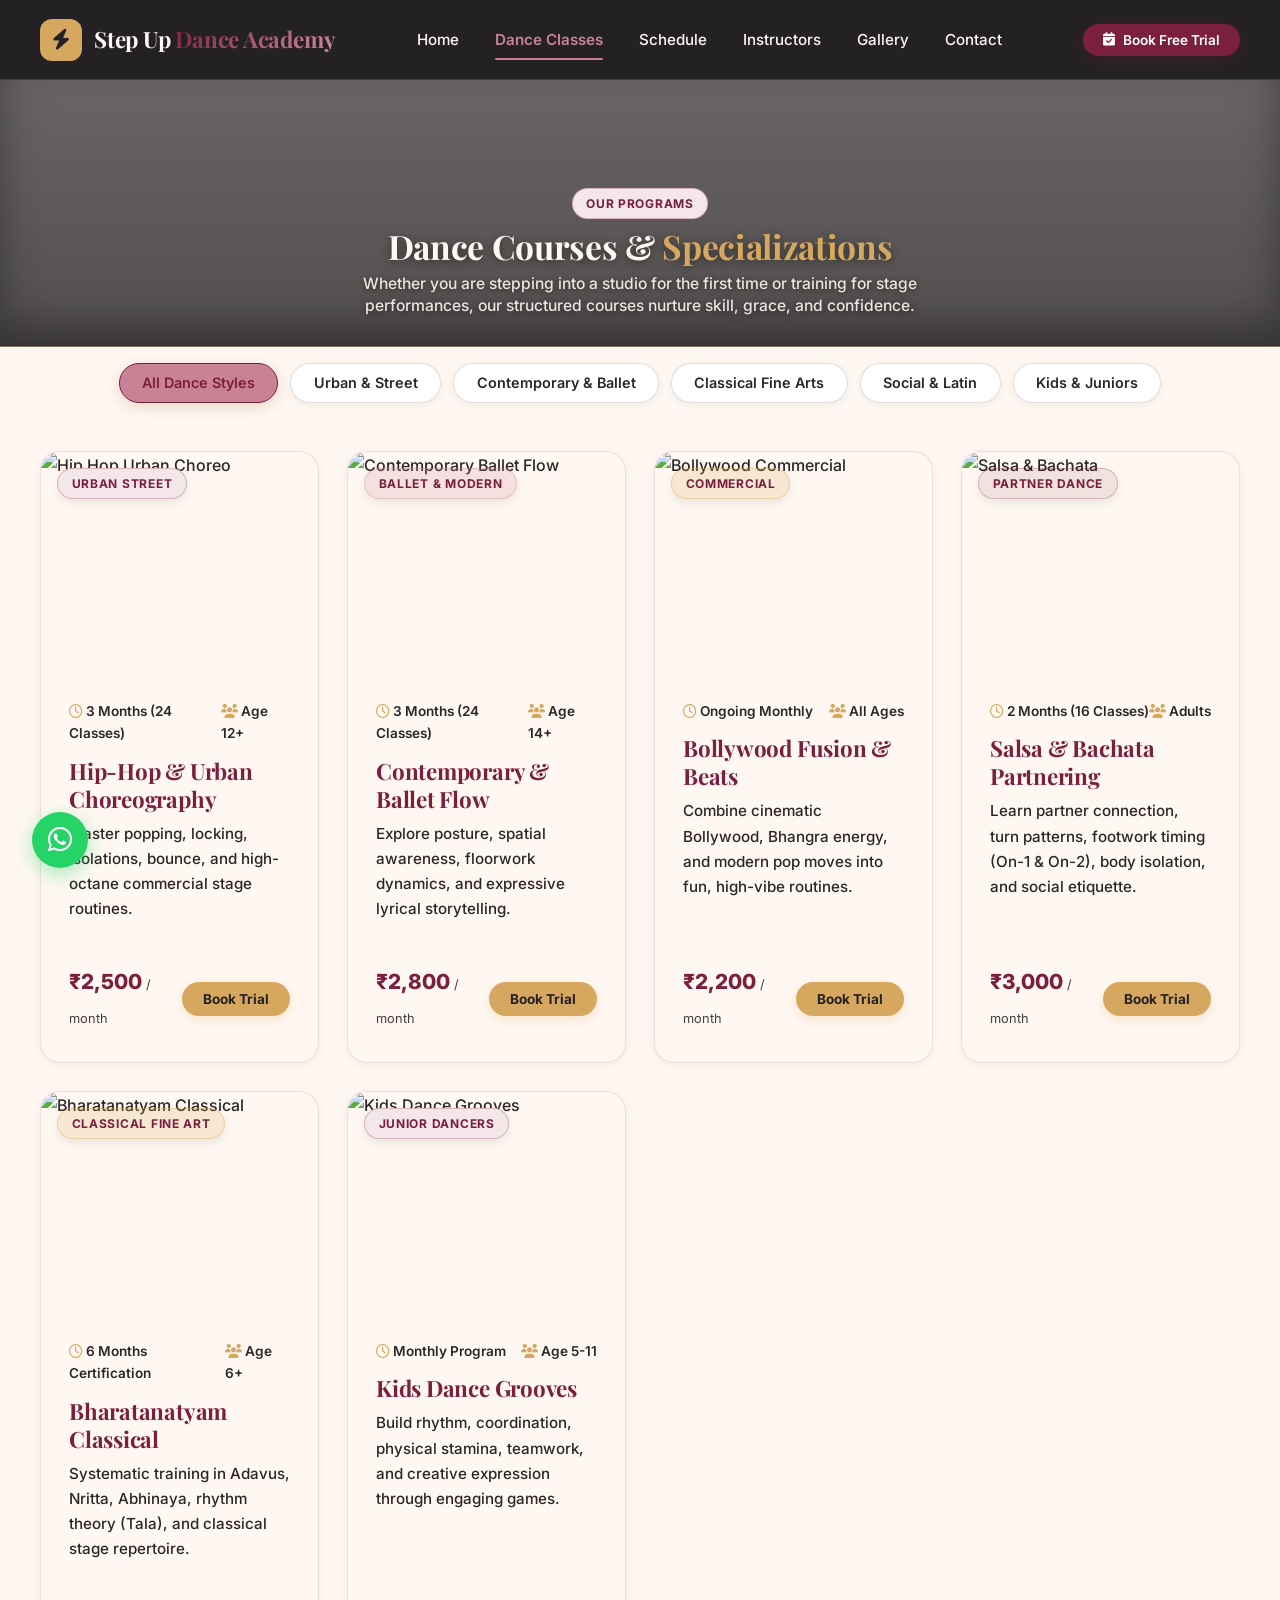
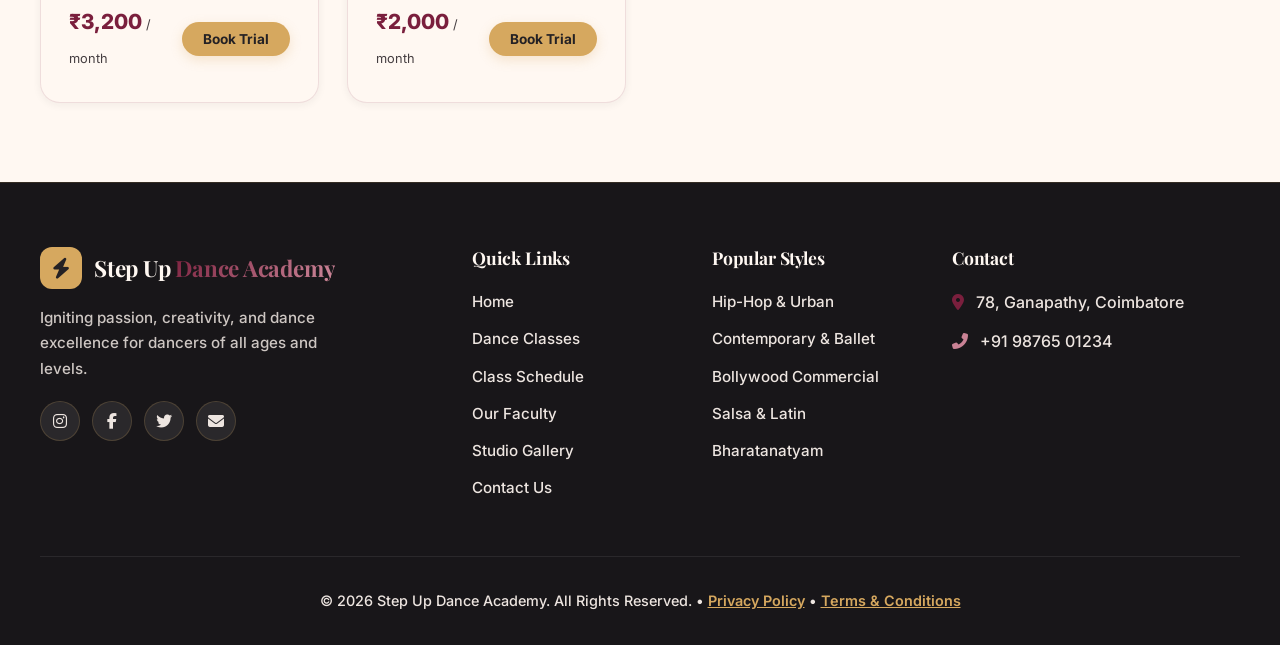
==== classes.html @ e39dd7cd "Set reviews and gallery slideshow auto-play interval to 2 seconds" ====
<!DOCTYPE html>
<html lang="en">
<head>
  <meta charset="UTF-8">
  <meta name="viewport" content="width=device-width, initial-scale=1.0">
  <title>Dance Classes & Programs - Step Up Dance Academy</title>
  <meta name="description" content="Explore our wide range of dance courses including Hip-Hop, Contemporary, Ballet, Bollywood, Salsa, Bharatanatyam, and Kids Dance classes.">
  
  <!-- Google Fonts -->
  <link rel="preconnect" href="https://fonts.googleapis.com">
  <link rel="preconnect" href="https://fonts.gstatic.com" crossorigin>
  <link href="https://fonts.googleapis.com/css2?family=Playfair+Display:ital,wght@0,400;0,600;0,700;0,800;1,400&family=Inter:wght@300;400;500;600;700&display=swap" rel="stylesheet">
  
  <!-- Font Awesome Icons -->
  <link rel="stylesheet" href="https://cdnjs.cloudflare.com/ajax/libs/font-awesome/6.4.0/css/all.min.css">
  
  <!-- Stylesheet -->
  <link rel="stylesheet" href="assets/css/style.css?v=17.0">
</head>
<body class="classes-page">

  <!-- Header -->
  <header class="header">
    <div class="container header-container">
      <a href="index.html" class="logo">
        <div class="logo-icon"><i class="fas fa-bolt"></i></div>
        <span>Step Up <span class="gradient-text">Dance Academy</span></span>
      </a>

      <nav class="nav-menu">
        <a href="index.html" class="nav-link">Home</a>
        <a href="classes.html" class="nav-link active">Dance Classes</a>
        <a href="schedule.html" class="nav-link">Schedule</a>
        <a href="instructors.html" class="nav-link">Instructors</a>
        <a href="gallery.html" class="nav-link">Gallery</a>
        <a href="contact.html" class="nav-link">Contact</a>
      </nav>

      <div class="nav-actions">
        <button class="btn btn-primary btn-sm header-trial-btn" data-modal-target="trialModal" aria-label="Book Free Trial" title="Book Free Trial">
          <i class="fas fa-calendar-check"></i><span class="btn-text"> Book Free Trial</span>
        </button>
        <button class="hamburger" aria-label="Toggle Navigation">
          <span></span>
          <span></span>
          <span></span>
        </button>
      </div>
    </div>
  </header>

  <!-- Hero Section with Background Image -->
  <section class="hero inner-hero" style="background: linear-gradient(rgba(24, 21, 24, 0.65), rgba(24, 21, 24, 0.75)), url('https://images.unsplash.com/photo-1547153760-18fc86324498?auto=format&fit=crop&w=1600&q=80') center/cover no-repeat;">
    <div class="container text-center">
      <span class="badge badge-purple" style="margin-bottom: 0.35rem; display: inline-block;">OUR PROGRAMS</span>
      <h1 class="hero-title" style="color: #FFF8F2;">Dance Courses & <span style="color: #D6A85F;">Specializations</span></h1>
      <p class="hero-subtitle" style="color: #EDE5E0; margin: 0 auto;">
        Whether you are stepping into a studio for the first time or training for stage performances, our structured courses nurture skill, grace, and confidence.
      </p>
    </div>
  </section>

  <!-- Courses List Section -->
  <section class="section" style="padding-top: 1rem;">
    <div class="container">
      
      <!-- Category Filters -->
      <div class="filter-container">
        <button class="filter-btn active" data-filter="all">All Dance Styles</button>
        <button class="filter-btn" data-filter="urban">Urban & Street</button>
        <button class="filter-btn" data-filter="contemporary">Contemporary & Ballet</button>
        <button class="filter-btn" data-filter="classical">Classical Fine Arts</button>
        <button class="filter-btn" data-filter="social">Social & Latin</button>
        <button class="filter-btn" data-filter="kids">Kids & Juniors</button>
      </div>

      <!-- Grid of Courses -->
      <div class="classes-grid" id="coursesGrid">

        <!-- Course 1 -->
        <div class="class-card" data-category="urban">
          <a href="#" class="class-image-link" data-class-details="hip-hop" title="Click to view full class details & timings">
            <div class="class-image">
              <img src="https://images.unsplash.com/photo-1508700115892-45ecd05ae2ad?auto=format&fit=crop&w=600&q=80" alt="Hip Hop Urban Choreo">
              <span class="badge badge-purple class-badge">Urban Street</span>
            </div>
          </a>
          <div class="class-content">
            <div class="class-meta">
              <span><i class="far fa-clock"></i> 3 Months (24 Classes)</span>
              <span><i class="fas fa-users"></i> Age 12+</span>
            </div>
            <h3 class="class-title"><a href="#" data-class-details="hip-hop">Hip-Hop & Urban Choreography</a></h3>
            <p class="class-desc">Master popping, locking, isolations, bounce, and high-octane commercial stage routines.</p>
            <div class="class-footer">
              <div class="class-price">₹2,500 <span>/ month</span></div>
              <button class="btn btn-taupe btn-sm" data-modal-target="trialModal" data-course-title="Hip-Hop & Urban Choreography">
                Book Trial
              </button>
            </div>
          </div>
        </div>

        <!-- Course 2 -->
        <div class="class-card" data-category="contemporary">
          <a href="#" class="class-image-link" data-class-details="contemporary" title="Click to view full class details & timings">
            <div class="class-image">
              <img src="https://images.unsplash.com/photo-1518834107812-67b0b7c58434?auto=format&fit=crop&w=600&q=80" alt="Contemporary Ballet Flow">
              <span class="badge badge-pink class-badge">Ballet & Modern</span>
            </div>
          </a>
          <div class="class-content">
            <div class="class-meta">
              <span><i class="far fa-clock"></i> 3 Months (24 Classes)</span>
              <span><i class="fas fa-users"></i> Age 14+</span>
            </div>
            <h3 class="class-title"><a href="#" data-class-details="contemporary">Contemporary & Ballet Flow</a></h3>
            <p class="class-desc">Explore posture, spatial awareness, floorwork dynamics, and expressive lyrical storytelling.</p>
            <div class="class-footer">
              <div class="class-price">₹2,800 <span>/ month</span></div>
              <button class="btn btn-taupe btn-sm" data-modal-target="trialModal" data-course-title="Contemporary & Ballet Flow">
                Book Trial
              </button>
            </div>
          </div>
        </div>

        <!-- Course 3 -->
        <div class="class-card" data-category="social">
          <a href="#" class="class-image-link" data-class-details="bollywood" title="Click to view full class details & timings">
            <div class="class-image">
              <img src="https://images.unsplash.com/photo-1535525153412-5a42439a210d?auto=format&fit=crop&w=600&q=80" alt="Bollywood Commercial">
              <span class="badge badge-gold class-badge">Commercial</span>
            </div>
          </a>
          <div class="class-content">
            <div class="class-meta">
              <span><i class="far fa-clock"></i> Ongoing Monthly</span>
              <span><i class="fas fa-users"></i> All Ages</span>
            </div>
            <h3 class="class-title"><a href="#" data-class-details="bollywood">Bollywood Fusion & Beats</a></h3>
            <p class="class-desc">Combine cinematic Bollywood, Bhangra energy, and modern pop moves into fun, high-vibe routines.</p>
            <div class="class-footer">
              <div class="class-price">₹2,200 <span>/ month</span></div>
              <button class="btn btn-taupe btn-sm" data-modal-target="trialModal" data-course-title="Bollywood Fusion & Beats">
                Book Trial
              </button>
            </div>
          </div>
        </div>

        <!-- Course 4 -->
        <div class="class-card" data-category="social">
          <a href="#" class="class-image-link" data-class-details="salsa" title="Click to view full class details & timings">
            <div class="class-image">
              <img src="https://images.unsplash.com/photo-1504609773096-104ff2c73ba4?auto=format&fit=crop&w=600&q=80" alt="Salsa & Bachata">
              <span class="badge badge-cyan class-badge">Partner Dance</span>
            </div>
          </a>
          <div class="class-content">
            <div class="class-meta">
              <span><i class="far fa-clock"></i> 2 Months (16 Classes)</span>
              <span><i class="fas fa-users"></i> Adults</span>
            </div>
            <h3 class="class-title"><a href="#" data-class-details="salsa">Salsa & Bachata Partnering</a></h3>
            <p class="class-desc">Learn partner connection, turn patterns, footwork timing (On-1 & On-2), body isolation, and social etiquette.</p>
            <div class="class-footer">
              <div class="class-price">₹3,000 <span>/ month</span></div>
              <button class="btn btn-taupe btn-sm" data-modal-target="trialModal" data-course-title="Salsa & Bachata Partnering">
                Book Trial
              </button>
            </div>
          </div>
        </div>

        <!-- Course 5 -->
        <div class="class-card" data-category="classical">
          <a href="#" class="class-image-link" data-class-details="classical" title="Click to view full class details & timings">
            <div class="class-image">
              <img src="https://images.unsplash.com/photo-1516450360452-9312f5e86fc7?auto=format&fit=crop&w=600&q=80" alt="Bharatanatyam Classical">
              <span class="badge badge-gold class-badge">Classical Fine Art</span>
            </div>
          </a>
          <div class="class-content">
            <div class="class-meta">
              <span><i class="far fa-clock"></i> 6 Months Certification</span>
              <span><i class="fas fa-users"></i> Age 6+</span>
            </div>
            <h3 class="class-title"><a href="#" data-class-details="classical">Bharatanatyam Classical</a></h3>
            <p class="class-desc">Systematic training in Adavus, Nritta, Abhinaya, rhythm theory (Tala), and classical stage repertoire.</p>
            <div class="class-footer">
              <div class="class-price">₹3,200 <span>/ month</span></div>
              <button class="btn btn-taupe btn-sm" data-modal-target="trialModal" data-course-title="Bharatanatyam Classical">
                Book Trial
              </button>
            </div>
          </div>
        </div>

        <!-- Course 6 -->
        <div class="class-card" data-category="kids">
          <a href="#" class="class-image-link" data-class-details="kids" title="Click to view full class details & timings">
            <div class="class-image">
              <img src="https://images.unsplash.com/photo-1535525153412-5a42439a210d?auto=format&fit=crop&w=600&q=80" alt="Kids Dance Grooves">
              <span class="badge badge-purple class-badge">Junior Dancers</span>
            </div>
          </a>
          <div class="class-content">
            <div class="class-meta">
              <span><i class="far fa-clock"></i> Monthly Program</span>
              <span><i class="fas fa-users"></i> Age 5-11</span>
            </div>
            <h3 class="class-title"><a href="#" data-class-details="kids">Kids Dance Grooves</a></h3>
            <p class="class-desc">Build rhythm, coordination, physical stamina, teamwork, and creative expression through engaging games.</p>
            <div class="class-footer">
              <div class="class-price">₹2,000 <span>/ month</span></div>
              <button class="btn btn-taupe btn-sm" data-modal-target="trialModal" data-course-title="Kids Dance Grooves">
                Book Trial
              </button>
            </div>
          </div>
        </div>

      </div>
    </div>
  </section>

  <!-- Class Details Modal (Step 1: View Class Timing, Trainer & Overview) -->
  <div class="modal" id="classDetailsModal">
    <div class="modal-dialog modal-dialog-lg">
      <button class="modal-close" data-modal-close aria-label="Close modal">&times;</button>
      
      <div class="class-details-container">
        <div class="class-details-banner">
          <img id="detailImg" src="" alt="Course Cover Image">
          <span id="detailBadge" class="badge badge-purple class-details-badge"></span>
        </div>

        <div class="class-details-header-content">
          <h2 id="detailTitle" class="class-details-title">Course Title</h2>
          <p id="detailDesc" class="class-details-desc">Course Description...</p>
        </div>

        <div class="class-details-info-grid">
          <div class="detail-info-item">
            <div class="detail-icon"><i class="fas fa-user-ninja"></i></div>
            <div class="detail-text">
              <span class="detail-label">Master Trainer</span>
              <strong id="detailTrainer">Trainer Name</strong>
            </div>
          </div>

          <div class="detail-info-item">
            <div class="detail-icon"><i class="far fa-clock"></i></div>
            <div class="detail-text">
              <span class="detail-label">Batch Schedule & Timings</span>
              <strong id="detailTiming">Mon, Wed, Fri @ 6:00 PM</strong>
            </div>
          </div>

          <div class="detail-info-item">
            <div class="detail-icon"><i class="fas fa-signal"></i></div>
            <div class="detail-text">
              <span class="detail-label">Skill Level & Duration</span>
              <strong id="detailLevel">All Levels • 3 Months</strong>
            </div>
          </div>

          <div class="detail-info-item">
            <div class="detail-icon"><i class="fas fa-tag"></i></div>
            <div class="detail-text">
              <span class="detail-label">Tuition Fee</span>
              <strong id="detailPrice" class="detail-price-text">₹2,500 / month</strong>
            </div>
          </div>
        </div>

        <div class="class-details-highlights">
          <h4 class="highlights-heading"><i class="fas fa-check-circle" style="color: var(--secondary);"></i> What You'll Learn & Master</h4>
          <ul id="detailHighlightsList" class="highlights-list">
            <!-- Populated dynamically -->
          </ul>
        </div>

        <div class="class-details-action">
          <button id="proceedToBookBtn" class="btn btn-primary btn-lg" style="width: 100%;">
            Book This Class Now <i class="fas fa-arrow-right"></i>
          </button>
        </div>
      </div>
    </div>
  </div>

      </div>
    </div>
  </section>

  <!-- Trial Booking Modal -->
  <div class="modal" id="trialModal">
    <div class="modal-dialog">
      <button class="modal-close" data-modal-close aria-label="Close modal">&times;</button>
      <div style="text-align: center; margin-bottom: 1.5rem;">
        <span class="badge badge-purple" style="margin-bottom: 0.5rem;">Free Trial Pass</span>
        <h3 style="font-size: 1.75rem; font-family: var(--font-heading); color: #FFF8F2;">Book Your Free Trial Class</h3>
        <p class="text-muted" style="font-size: 0.9rem; color: #EDE5E0;">Fill out the form below to reserve your complimentary session!</p>
      </div>

      <form data-validate>
        <div class="form-group">
          <label class="form-label" style="color: #FFF8F2;">Full Name *</label>
          <input type="text" class="form-control" placeholder="e.g. Jane Smith" required>
        </div>
        <div class="form-row">
          <div class="form-group">
            <label class="form-label" style="color: #FFF8F2;">Phone *</label>
            <input type="tel" class="form-control" placeholder="+1 (555) 000-0000" required>
          </div>
          <div class="form-group">
            <label class="form-label" style="color: #FFF8F2;">Email *</label>
            <input type="email" class="form-control" placeholder="jane@example.com" required>
          </div>
        </div>
        <button type="submit" class="btn btn-primary" style="width: 100%; margin-top: 1rem;">
          Confirm Trial Slot
        </button>
      </form>
    </div>
  </div>

  <!-- WhatsApp Float Button -->
  <a href="https://wa.me/15551234567?text=Hi%20Step%20Up%20Dance%20Academy,%20I'd%20like%20to%20enquire%20about%20classes!" target="_blank" class="whatsapp-float" aria-label="Chat on WhatsApp">
    <i class="fab fa-whatsapp"></i>
  </a>

  <!-- Footer -->
  <footer class="footer">
    <div class="container">
      <div class="footer-grid">
        <div class="footer-brand">
          <a href="index.html" class="logo">
            <div class="logo-icon"><i class="fas fa-bolt"></i></div>
            <span>Step Up <span class="gradient-text">Dance Academy</span></span>
          </a>
          <p>Igniting passion, creativity, and dance excellence for dancers of all ages and levels.</p>
          <div class="social-links">
            <a href="https://instagram.com" target="_blank" class="social-icon" aria-label="Instagram" title="Instagram"><i class="fab fa-instagram"></i></a>
            <a href="https://facebook.com" target="_blank" class="social-icon" aria-label="Facebook" title="Facebook"><i class="fab fa-facebook-f"></i></a>
            <a href="https://twitter.com" target="_blank" class="social-icon" aria-label="Twitter" title="Twitter"><i class="fab fa-twitter"></i></a>
            <a href="mailto:info@stepupdance.com" class="social-icon" aria-label="Email Us" title="Email Us"><i class="fas fa-envelope"></i></a>
          </div>
        </div>

        <div>
          <h4 class="footer-title">Quick Links</h4>
          <div class="footer-links">
            <a href="index.html">Home</a>
            <a href="classes.html">Dance Classes</a>
            <a href="schedule.html">Class Schedule</a>
            <a href="instructors.html">Our Faculty</a>
            <a href="gallery.html">Studio Gallery</a>
            <a href="contact.html">Contact Us</a>
          </div>
        </div>

        <div>
          <h4 class="footer-title">Popular Styles</h4>
          <div class="footer-links">
            <a href="classes.html">Hip-Hop & Urban</a>
            <a href="classes.html">Contemporary & Ballet</a>
            <a href="classes.html">Bollywood Commercial</a>
            <a href="classes.html">Salsa & Latin</a>
            <a href="classes.html">Bharatanatyam</a>
          </div>
        </div>

        <div>
          <h4 class="footer-title">Contact</h4>
          <div class="footer-links">
            <div><i class="fas fa-map-marker-alt" style="color: var(--primary); margin-right: 8px;"></i> 78, Ganapathy, Coimbatore</div>
            <div><i class="fas fa-phone-alt" style="color: var(--secondary); margin-right: 8px;"></i>  +91 98765 01234</div>
          </div>
        </div>
      </div>

      <div class="footer-bottom">
        <p>&copy; 2026 Step Up Dance Academy. All Rights Reserved. &bull; <a href="#privacyModal" data-modal-target="privacyModal">Privacy Policy</a> &bull; <a href="#termsModal" data-modal-target="termsModal">Terms & Conditions</a></p>
      </div>
    </div>
  </footer>

  <!-- Privacy Policy Modal -->
  <div class="modal" id="privacyModal">
    <div class="modal-dialog">
      <button class="modal-close" data-modal-close aria-label="Close modal">&times;</button>
      <div style="text-align: center; margin-bottom: 1.5rem;">
        <span class="badge badge-purple" style="margin-bottom: 0.5rem;">Legal & Policy</span>
        <h3 style="font-size: 1.75rem; font-family: var(--font-heading); color: #FFF8F2;">Privacy Policy</h3>
        <p class="text-muted" style="font-size: 0.9rem; color: #EDE5E0;">Your privacy and data security are important to us.</p>
      </div>
      <div style="font-size: 0.9rem; line-height: 1.6; color: #EDE5E0; display: flex; flex-direction: column; gap: 1rem; max-height: 60vh; overflow-y: auto; padding-right: 0.5rem;">
        <p><strong>1. Information Collection:</strong> Step Up Dance Academy collects contact details (name, email, phone number) when you sign up for free trial classes, enroll in monthly programs, or submit contact enquiries.</p>
        <p><strong>2. Usage of Information:</strong> Your information is used strictly to communicate class schedules, trial confirmations, performance showcases, and studio updates. We do not sell or rent user data to third parties.</p>
        <p><strong>3. Media Consent:</strong> Photography and videography captured during studio recitals, workshops, and rehearsals may be featured on our official website and social media channels with student/parent consent.</p>
        <p><strong>4. Data Protection:</strong> We employ administrative and technical security measures to protect your personal details against unauthorized access.</p>
      </div>
    </div>
  </div>

  <!-- Terms & Conditions Modal -->
  <div class="modal" id="termsModal">
    <div class="modal-dialog">
      <button class="modal-close" data-modal-close aria-label="Close modal">&times;</button>
      <div style="text-align: center; margin-bottom: 1.5rem;">
        <span class="badge badge-purple" style="margin-bottom: 0.5rem;">Academy Guidelines</span>
        <h3 style="font-size: 1.75rem; font-family: var(--font-heading); color: #FFF8F2;">Terms & Conditions</h3>
        <p class="text-muted" style="font-size: 0.9rem; color: #EDE5E0;">Please review our studio policies and code of conduct.</p>
      </div>
      <div style="font-size: 0.9rem; line-height: 1.6; color: #EDE5E0; display: flex; flex-direction: column; gap: 1rem; max-height: 60vh; overflow-y: auto; padding-right: 0.5rem;">
        <p><strong>1. Registration & Tuition:</strong> All tuition fees are payable on a monthly or program basis prior to the 5th of each month. Trial sessions are limited to one free pass per prospective student.</p>
        <p><strong>2. Studio Code of Conduct:</strong> Students are expected to arrive 10 minutes prior to batch start time in appropriate dancewear and clean dance shoes. Respectful behavior toward instructors and fellow dancers is required at all times.</p>
        <p><strong>3. Attendance & Makeup Classes:</strong> Missed sessions due to personal absences can be made up within the same calendar month depending on batch availability and instructor approval.</p>
        <p><strong>4. Liability & Health Declaration:</strong> Students participate in physical dance activities at their own risk. Step Up Dance Academy is not liable for personal injuries or lost belongings within studio premises.</p>
      </div>
    </div>
  </div>

  <!-- Scripts -->
  <script src="assets/js/main.js"></script>
  <script>
    document.querySelectorAll('.filter-btn').forEach(btn => {
      btn.addEventListener('click', () => {
        document.querySelectorAll('.filter-btn').forEach(b => b.classList.remove('active'));
        btn.classList.add('active');
        const filter = btn.getAttribute('data-filter');

        document.querySelectorAll('#coursesGrid .class-card').forEach(card => {
          if (filter === 'all' || card.getAttribute('data-category') === filter) {
            card.style.display = 'flex';
          } else {
            card.style.display = 'none';
          }
        });
      });
    });
  </script>
</body>
</html>
---- assets/css/style.css ----
/* ==========================================================================
   Step Up Dance Academy - Main Stylesheet (Restored Clean Spacious Layout)
   ========================================================================== */

/* --- CSS Variables & Design Tokens --- */
:root {
  --primary: #7A1F3D;          /* Deep Burgundy */
  --primary-hover: #5F1830;    /* Darker Deep Burgundy */
  --primary-light: rgba(122, 31, 61, 0.12);
  --primary-glow: rgba(122, 31, 61, 0.25);

  --secondary: #C98295;        /* Dusty Rose */
  --secondary-hover: #b56e81;
  --secondary-light: #F4E7E9;  /* Soft Rose Blush */

  --accent-gold: #D6A85F;      /* Soft Gold */
  --accent-gold-hover: #c4964d;

  --bg-dark: #242124;          /* Charcoal */
  --bg-body: #FFF8F2;          /* Warm Cream */
  --bg-card: #FFF8F2;          /* Warm Cream for Dance Classes */
  --bg-card-hover: #FFFFFF;
  --bg-instructor: #F4E7E9;    /* Instructor section background */
  --bg-footer: #181619;        /* Footer background */

  --text-main: #181516;        /* Rich crisp dark charcoal */
  --text-muted: #2C2628;       /* High-contrast dark charcoal for body text */
  --text-dim: #453E41;         /* Solid dark subtext */
  --text-light: #FFFDF9;       /* Off White */
  --text-footer: #EDE5E0;      /* Footer text */

  --hero-bg: #FFF8F2;          /* Warm Cream */
  --taupe-sand: #F4E7E9;

  --accent-pink: #C98295;
  --accent-cyan: #7a9a95;

  --success: #6a8e7f;
  --error: #c95a5a;

  /* Typography */
  --font-heading: 'Playfair Display', 'Cormorant Garamond', Georgia, serif;
  --font-body: 'Inter', -apple-system, BlinkMacSystemFont, "Segoe UI", Roboto, sans-serif;

  /* Layout & Spacing */
  --container-max: 1520px;
  --header-height: 80px;
  --radius-sm: 8px;
  --radius-md: 14px;
  --radius-lg: 20px;
  --radius-full: 9999px;

  /* Transitions */
  --transition-fast: 0.2s cubic-bezier(0.4, 0, 0.2, 1);
  --transition-normal: 0.3s cubic-bezier(0.4, 0, 0.2, 1);
  --transition-slow: 0.5s cubic-bezier(0.4, 0, 0.2, 1);

  /* Shadows */
  --shadow-sm: 0 2px 8px rgba(36, 33, 36, 0.06);
  --shadow-md: 0 12px 30px -5px rgba(36, 33, 36, 0.1), 0 4px 10px -2px rgba(36, 33, 36, 0.05);
  --shadow-lg: 0 20px 40px -10px rgba(122, 31, 61, 0.18);
}

/* --- Base & Reset --- */
*, *::before, *::after {
  box-sizing: border-box;
  margin: 0;
  padding: 0;
}

html {
  scroll-behavior: smooth;
  font-size: 16px;
}

body {
  background-color: var(--bg-body);
  color: var(--text-muted);
  font-family: var(--font-body);
  font-weight: 500;
  line-height: 1.65;
  overflow-x: hidden;
  min-height: 100vh;
  display: flex;
  flex-direction: column;
  -webkit-font-smoothing: antialiased;
  -moz-osx-font-smoothing: grayscale;
}

p {
  color: var(--text-muted);
  font-weight: 500;
  line-height: 1.65;
}

a {
  color: inherit;
  text-decoration: none;
  transition: color var(--transition-fast);
}

ul {
  list-style: none;
}

img, video {
  max-width: 100%;
  height: auto;
  display: block;
}

button, input, select, textarea {
  font-family: inherit;
  font-size: inherit;
  color: inherit;
  border: none;
  outline: none;
  background: none;
}

button {
  cursor: pointer;
}

/* --- Top Announcement Bar --- */
.top-notice-bar {
  display: none !important;
}

/* --- Typography Helpers --- */
h1, h2, h3, h4, h5, h6 {
  font-family: var(--font-heading);
  font-weight: 700;
  line-height: 1.25;
  color: var(--text-main);
  letter-spacing: -0.01em;
}

.gradient-text {
  color: #7A1F3D;
  background: linear-gradient(135deg, #7A1F3D 0%, #A33858 50%, #7A1F3D 100%);
  -webkit-background-clip: text;
  -webkit-text-fill-color: transparent;
  font-weight: 700;
}

.gradient-text-alt {
  color: #7A1F3D;
  background: linear-gradient(135deg, #7A1F3D 0%, #C98295 100%);
  -webkit-background-clip: text;
  -webkit-text-fill-color: transparent;
  font-weight: 700;
}

.text-center { text-align: center; }
.text-muted { color: var(--text-muted); }

/* --- Container & Section Layout --- */
.container {
  width: 100%;
  max-width: var(--container-max);
  margin-left: auto;
  margin-right: auto;
  padding-left: 2.5rem;
  padding-right: 2.5rem;
}

.section {
  padding-top: 5rem;
  padding-bottom: 5rem;
  position: relative;
}

.section-header {
  text-align: center;
  max-width: 800px;
  margin: 0 auto 3.5rem auto;
}

.section-header-top-action {
  display: flex;
  align-items: flex-end;
  justify-content: space-between;
  gap: 2rem;
  margin-bottom: 3.5rem;
}

@media (max-width: 768px) {
  .section-header-top-action {
    flex-direction: column;
    align-items: flex-start;
    gap: 1.25rem;
    margin-bottom: 2.5rem;
  }
}

.section-subtitle {
  display: inline-block;
  font-size: 0.825rem;
  font-weight: 700;
  text-transform: uppercase;
  letter-spacing: 0.12em;
  color: #7A1F3D;
  background: #F4E7E9;
  padding: 0.4rem 1.15rem;
  border-radius: var(--radius-full);
  margin-bottom: 0.85rem;
  border: 1px solid rgba(122, 31, 61, 0.2);
}

.section-title {
  font-size: clamp(2.2rem, 4.5vw, 3rem);
  margin-bottom: 1rem;
  font-family: var(--font-heading);
  font-weight: 700;
  color: var(--text-main);
}

.section-description {
  font-size: 1.125rem;
  color: var(--text-muted);
  font-weight: 500;
  line-height: 1.65;
}

/* --- Buttons & UI Elements --- */
.btn {
  display: inline-flex;
  align-items: center;
  justify-content: center;
  gap: 0.5rem;
  padding: 0.85rem 1.75rem;
  font-weight: 600;
  font-size: 0.95rem;
  border-radius: var(--radius-full);
  transition: all var(--transition-normal);
  position: relative;
  overflow: hidden;
  z-index: 1;
  white-space: nowrap !important;
  flex-shrink: 0;
}

.btn-primary {
  background: #7A1F3D;
  color: #FFFDF9;
  box-shadow: 0 4px 15px rgba(122, 31, 61, 0.25);
}

.btn-primary:hover {
  background: #5F1830;
  transform: translateY(-2px);
  box-shadow: 0 8px 25px rgba(122, 31, 61, 0.35);
}

.btn-secondary {
  background: #C98295;
  color: #FFFDF9;
  font-weight: 700;
  box-shadow: 0 4px 15px rgba(201, 130, 149, 0.3);
}

.btn-secondary:hover {
  background: #b56e81;
  transform: translateY(-2px);
  box-shadow: 0 8px 25px rgba(201, 130, 149, 0.45);
}

.btn-taupe {
  background: #D6A85F;
  color: #242124;
  font-weight: 700;
  border: 1px solid rgba(214, 168, 95, 0.3);
  box-shadow: 0 4px 12px rgba(214, 168, 95, 0.25);
}

.btn-taupe:hover {
  background: #c4964d;
  color: #242124;
  transform: translateY(-2px);
  box-shadow: 0 8px 20px rgba(214, 168, 95, 0.4);
}

.btn-outline {
  background: transparent;
  color: #7A1F3D;
  border: 2px solid #7A1F3D;
  font-weight: 700;
}

.btn-outline:hover {
  border-color: #7A1F3D;
  color: #FFFDF9;
  background: #7A1F3D;
  transform: translateY(-2px);
}

/* Header & Dark Section Outline Buttons (High Contrast Off-White & Dusty Rose) */
.header .btn-outline,
.nav-actions .btn-outline,
.modal .btn-outline,
.footer .btn-outline {
  color: #FFF8F2 !important;
  border: 2px solid #C98295 !important;
  font-weight: 700 !important;
  background: transparent;
}

.header .btn-outline:hover,
.nav-actions .btn-outline:hover,
.modal .btn-outline:hover,
.footer .btn-outline:hover {
  background: #7A1F3D !important;
  color: #FFFDF9 !important;
  border-color: #7A1F3D !important;
  transform: translateY(-2px);
}

.btn-sm {
  padding: 0.5rem 1.25rem;
  font-size: 0.85rem;
}

.btn-lg {
  padding: 1.05rem 2.25rem;
  font-size: 1.05rem;
}

/* --- Badges & Tags --- */
.badge {
  display: inline-flex;
  align-items: center;
  gap: 0.35rem;
  padding: 0.3rem 0.85rem;
  border-radius: var(--radius-full);
  font-size: 0.75rem;
  font-weight: 700;
  text-transform: uppercase;
  letter-spacing: 0.06em;
}

.badge-purple { background: #F4E7E9; color: #7A1F3D; border: 1px solid rgba(122, 31, 61, 0.25); font-weight: 700; }
.badge-gold { background: rgba(214, 168, 95, 0.2); color: #7A1F3D; border: 1px solid rgba(214, 168, 95, 0.4); font-weight: 700; }
.badge-pink { background: rgba(201, 130, 149, 0.2); color: #7A1F3D; border: 1px solid rgba(201, 130, 149, 0.35); font-weight: 700; }
.badge-cyan { background: rgba(122, 31, 61, 0.1); color: #7A1F3D; border: 1px solid rgba(122, 31, 61, 0.25); font-weight: 700; }

/* --- Navigation Header --- */
.header {
  position: sticky;
  top: 0;
  left: 0;
  width: 100%;
  height: var(--header-height);
  z-index: 1000;
  transition: all var(--transition-normal);
  background: #242124;
  backdrop-filter: blur(12px);
  -webkit-backdrop-filter: blur(12px);
  border-bottom: 1px solid rgba(214, 168, 95, 0.2);
}

.header.scrolled {
  box-shadow: 0 4px 20px rgba(0, 0, 0, 0.3);
}

.header-container {
  display: flex !important;
  align-items: center !important;
  justify-content: space-between !important;
  flex-wrap: nowrap !important;
  height: 100%;
}

.logo {
  display: flex !important;
  align-items: center !important;
  gap: 0.75rem;
  font-family: var(--font-heading);
  font-size: 1.4rem;
  font-weight: 700;
  letter-spacing: -0.01em;
  color: #FFF8F2;
  white-space: nowrap !important;
  flex-shrink: 0 !important;
}

.logo span,
.logo strong,
.logo .gradient-text {
  white-space: nowrap !important;
  flex-shrink: 0 !important;
  display: inline-block !important;
}

.logo-icon {
  width: 42px;
  height: 42px;
  background: #D6A85F;
  border-radius: 12px;
  display: flex;
  align-items: center;
  justify-content: center;
  color: #242124;
  font-size: 1.3rem;
  flex-shrink: 0 !important;
}

.nav-menu {
  display: flex;
  align-items: center;
  gap: 2.25rem;
}

.nav-link {
  font-weight: 500;
  color: #FFF8F2;
  position: relative;
  padding: 0.5rem 0;
  font-size: 0.95rem;
  white-space: nowrap !important;
}

.nav-link:hover, .nav-link.active {
  color: #C98295;
  font-weight: 600;
}

.nav-link::after {
  content: '';
  position: absolute;
  bottom: 0;
  left: 0;
  width: 0;
  height: 2px;
  background: #C98295;
  transition: width var(--transition-fast);
  border-radius: 2px;
}

.nav-link:hover::after, .nav-link.active::after {
  width: 100%;
}

.nav-actions {
  display: flex;
  align-items: center;
  gap: 1rem;
  white-space: nowrap !important;
  flex-shrink: 0;
}

.hamburger {
  display: none;
  flex-direction: column;
  justify-content: space-between;
  width: 30px;
  height: 20px;
  background: none;
  cursor: pointer;
  z-index: 1001;
}

.hamburger span {
  width: 100%;
  height: 2px;
  background-color: #FFF8F2;
  border-radius: 2px;
  transition: all var(--transition-fast);
}

.hamburger.active span:nth-child(1) {
  transform: translateY(9px) rotate(45deg);
}

.hamburger.active span:nth-child(2) {
  opacity: 0;
}

.hamburger.active span:nth-child(3) {
  transform: translateY(-9px) rotate(-45deg);
}

/* ==========================================================================
   HERO SECTION - LUXURY WARM CREAM & AMBIENT GRADIENT GLOW
   ========================================================================== */
.hero {
  position: relative;
  overflow: hidden;
  background: radial-gradient(ellipse at 20% 25%, #FFF0F4 0%, #FFF8F2 45%, #FBF0E6 100%);
  border-bottom: 1px solid rgba(214, 168, 95, 0.2);
  padding: 3.5rem 0;
  z-index: 1;
}

/* Home Hero Section with Group Dancers Background Image */
.home-hero {
  color: #FFF8F2 !important;
}

.home-hero .hero-badge {
  background: rgba(255, 255, 255, 0.12) !important;
  border: 1px solid rgba(214, 168, 95, 0.35) !important;
  color: #FFF8F2 !important;
}

.home-hero .hero-title {
  color: #FFF8F2 !important;
}

.home-hero .hero-title .gradient-text {
  color: #D6A85F !important;
  background: none !important;
  -webkit-text-fill-color: #D6A85F !important;
}

.home-hero .hero-subtitle {
  color: #EDE5E0 !important;
}

.home-hero .stat-number {
  color: #FFF8F2 !important;
}

.home-hero .stat-label {
  color: #EDE5E0 !important;
}

.home-hero .hero-stats {
  border-top-color: rgba(214, 168, 95, 0.25) !important;
}

/* Ambient Decorative Glow Layers */
.hero-glow-gold {
  position: absolute;
  top: -12%;
  left: -8%;
  width: 550px;
  height: 550px;
  background: radial-gradient(circle, rgba(214, 168, 95, 0.28) 0%, rgba(255, 248, 242, 0) 70%);
  filter: blur(65px);
  pointer-events: none;
  z-index: 0;
  animation: pulseGlow 8s ease-in-out infinite alternate;
}

.hero-glow-rose {
  position: absolute;
  bottom: -15%;
  right: -5%;
  width: 600px;
  height: 600px;
  background: radial-gradient(circle, rgba(201, 130, 149, 0.25) 0%, rgba(255, 248, 242, 0) 70%);
  filter: blur(75px);
  pointer-events: none;
  z-index: 0;
  animation: pulseGlow 10s ease-in-out infinite alternate-reverse;
}

.hero-glow-burgundy {
  position: absolute;
  top: 40%;
  left: 35%;
  width: 400px;
  height: 400px;
  background: radial-gradient(circle, rgba(122, 31, 61, 0.08) 0%, rgba(255, 248, 242, 0) 70%);
  filter: blur(55px);
  pointer-events: none;
  z-index: 0;
}

@keyframes pulseGlow {
  0% { transform: scale(1) translateY(0); opacity: 0.8; }
  100% { transform: scale(1.12) translateY(-15px); opacity: 1; }
}

@media (min-width: 1025px) {
  .hero {
    min-height: calc(100vh - var(--header-height));
    display: flex;
    align-items: center;
    padding: 1.5rem 0;
  }
}

/* --- Minimized Compact Inner Hero Banner for Desktop & Mobile --- */
.hero.inner-hero {
  min-height: auto !important;
  padding-top: calc(var(--header-height) + 1.75rem) !important;
  padding-bottom: 1.75rem !important;
  display: block !important;
}

.inner-hero .hero-title {
  font-size: 2.1rem !important;
  line-height: 1.25 !important;
  margin-bottom: 0.35rem !important;
}

.inner-hero .hero-subtitle {
  font-size: 0.98rem !important;
  line-height: 1.45 !important;
  max-width: 620px !important;
}

.hero-grid {
  position: relative;
  z-index: 2;
  display: grid;
  grid-template-columns: 1fr 1fr;
  gap: 3.5rem;
  align-items: center;
  width: 100%;
}

.hero-content {
  z-index: 2;
}

.hero-badge {
  display: inline-flex;
  align-items: center;
  gap: 0.5rem;
  background: rgba(255, 255, 255, 0.85);
  border: 1px solid rgba(60, 42, 37, 0.15);
  padding: 0.45rem 1.15rem;
  border-radius: var(--radius-full);
  font-size: 0.85rem;
  font-weight: 600;
  color: var(--text-main);
  margin-bottom: 1rem;
}

.hero-title {
  font-size: clamp(2.2rem, 3.8vw, 3.6rem);
  font-family: var(--font-heading);
  letter-spacing: -0.01em;
  margin-bottom: 1rem;
  line-height: 1.15;
  color: #181516;
  font-weight: 700;
}

.hero-subtitle {
  font-size: 1.1rem;
  color: #2C2628;
  font-weight: 500;
  margin-bottom: 1.5rem;
  max-width: 620px;
  line-height: 1.65;
}

.hero-cta {
  display: flex;
  flex-wrap: wrap;
  gap: 0.85rem;
  margin-bottom: 2rem;
}

.hero-stats {
  display: grid;
  grid-template-columns: repeat(3, 1fr);
  gap: 1.25rem;
  padding-top: 1.25rem;
  border-top: 1px solid rgba(60, 42, 37, 0.15);
}

.stat-number {
  font-size: 1.85rem;
  font-weight: 700;
  font-family: var(--font-heading);
  color: var(--text-main);
  display: flex;
  align-items: center;
}

.stat-label {
  font-size: 0.825rem;
  color: var(--text-muted);
  font-weight: 500;
}

.hero-media {
  position: relative;
  z-index: 1;
}

.hero-image-wrapper {
  position: relative;
  border-radius: var(--radius-lg);
  overflow: hidden;
  box-shadow: var(--shadow-lg);
  border: 4px solid #ffffff;
  aspect-ratio: 1 / 1;
  width: 100%;
  max-width: 520px;
  margin: 0 auto;
}

.hero-image-wrapper img {
  width: 100%;
  height: 100%;
  object-fit: cover;
  transition: transform var(--transition-slow);
}

@media (min-width: 1025px) {
  .hero-image-wrapper {
    height: clamp(400px, 55vh, 520px);
    width: clamp(400px, 55vh, 520px);
  }
}

.hero-image-wrapper:hover img {
  transform: scale(1.03);
}

.floating-card {
  position: absolute;
  background: rgba(255, 255, 255, 0.92);
  backdrop-filter: blur(16px);
  border: 1px solid rgba(60, 42, 37, 0.12);
  padding: 0.85rem 1.15rem;
  border-radius: var(--radius-md);
  display: flex;
  align-items: center;
  gap: 0.85rem;
  box-shadow: var(--shadow-md);
  z-index: 3;
}

.floating-card-1 {
  top: 6%;
  left: -25px;
  animation: float 4s ease-in-out infinite;
}

.floating-card-2 {
  bottom: 6%;
  right: -25px;
  animation: float 4s ease-in-out infinite 2s;
}

.card-icon {
  width: 44px;
  height: 44px;
  border-radius: 50%;
  background: var(--taupe-sand);
  color: #3c2a25;
  display: flex;
  align-items: center;
  justify-content: center;
  font-size: 1.25rem;
}

.card-icon.gold {
  background: rgba(184, 151, 133, 0.2);
  color: var(--secondary);
}

@keyframes float {
  0%, 100% { transform: translateY(0); }
  50% { transform: translateY(-10px); }
}

/* Inner Page Classes Hero Banner */
.classes-hero {
  background: var(--hero-bg) !important;
  border-bottom: 1px solid rgba(40, 13, 2, 0.12);
  padding-top: 4rem !important;
  padding-bottom: 3.5rem !important;
}

.classes-hero .section-subtitle {
  background: #ffffff;
  color: var(--primary);
  border-color: rgba(40, 13, 2, 0.15);
}

/* --- Features / Highlights Section --- */
.features-grid {
  display: grid;
  grid-template-columns: repeat(4, 1fr);
  gap: 1.75rem;
}

.feature-card {
  background: var(--bg-card);
  border: 1px solid var(--border-glass);
  border-radius: var(--radius-lg);
  transition: all var(--transition-normal);
  position: relative;
  overflow: hidden;
  box-shadow: var(--shadow-sm);
  display: flex;
  flex-direction: column;
}

.feature-card:hover {
  transform: translateY(-6px);
  background: #ffffff;
  border-color: rgba(60, 42, 37, 0.25);
  box-shadow: var(--shadow-md);
}

.feature-image-box {
  position: relative;
  width: 100%;
  height: 220px;
  overflow: hidden;
}

.feature-image-box img {
  width: 100%;
  height: 100%;
  object-fit: cover;
  transition: transform var(--transition-slow);
}

.feature-card:hover .feature-image-box img {
  transform: scale(1.08);
}

.feature-icon-badge {
  position: absolute;
  bottom: 1rem;
  right: 1rem;
  width: 48px;
  height: 48px;
  border-radius: 14px;
  background: rgba(250, 245, 239, 0.92);
  backdrop-filter: blur(8px);
  -webkit-backdrop-filter: blur(8px);
  color: #3c2a25;
  display: flex;
  align-items: center;
  justify-content: center;
  font-size: 1.25rem;
  box-shadow: 0 4px 12px rgba(60, 42, 37, 0.15);
  border: 1px solid rgba(60, 42, 37, 0.1);
  transition: all var(--transition-normal);
}

.feature-card:hover .feature-icon-badge {
  background: var(--primary);
  color: #ffffff;
  transform: scale(1.1);
}

.feature-card-body {
  padding: 1.75rem;
  display: flex;
  flex-direction: column;
  flex: 1;
}

.feature-title {
  font-size: 1.35rem;
  margin-bottom: 0.65rem;
  color: #7A1F3D;
  font-family: var(--font-heading);
  font-weight: 700;
}

.feature-desc {
  color: #2C2628;
  font-size: 0.95rem;
  font-weight: 500;
  line-height: 1.65;
}

/* --- Dance Classes Grid & Cards --- */
.classes-grid {
  display: grid;
  grid-template-columns: repeat(4, 1fr);
  gap: 1.75rem;
}

.class-card {
  background: #FFF8F2;
  border-radius: var(--radius-lg);
  overflow: hidden;
  border: 1px solid rgba(122, 31, 61, 0.12);
  transition: all var(--transition-normal);
  display: flex;
  flex-direction: column;
  box-shadow: var(--shadow-sm);
}

.class-card:hover {
  transform: translateY(-6px);
  border-color: #D6A85F;
  box-shadow: var(--shadow-md);
}

.class-image-link {
  display: block;
  cursor: pointer;
  overflow: hidden;
  text-decoration: none;
}

.class-image {
  position: relative;
  height: 220px;
  overflow: hidden;
  cursor: pointer;
}

.class-image img {
  width: 100%;
  height: 100%;
  object-fit: cover;
  transition: transform var(--transition-slow);
}

.class-card:hover .class-image img,
.class-image-link:hover img {
  transform: scale(1.08);
}

.class-badge {
  position: absolute;
  top: 1rem;
  left: 1rem;
  z-index: 2;
  box-shadow: 0 4px 10px rgba(0,0,0,0.08);
}

.class-content {
  padding: 1.75rem;
  display: flex;
  flex-direction: column;
  flex: 1;
}

.class-meta {
  display: flex;
  align-items: center;
  justify-content: space-between;
  margin-bottom: 0.75rem;
  font-size: 0.85rem;
  color: #2C2628;
  font-weight: 600;
}

.class-meta i {
  color: #D6A85F;
}

.class-title {
  font-size: 1.4rem;
  margin-bottom: 0.5rem;
  font-weight: 700;
}

.class-title a {
  color: #7A1F3D;
  font-weight: 700;
  text-decoration: none;
  transition: color var(--transition-fast);
}

.class-title a:hover {
  color: #5F1830;
}

.class-desc {
  color: #2C2628;
  font-size: 0.95rem;
  font-weight: 500;
  line-height: 1.65;
  margin-bottom: 1.5rem;
  flex: 1;
}

.class-footer {
  display: flex;
  align-items: center;
  justify-content: space-between;
  padding-top: 1.25rem;
  border-top: 1px solid var(--border-light);
}

.class-price {
  font-weight: 800;
  font-size: 1.3rem;
  color: #7A1F3D;
}

.class-price span {
  font-size: 0.8rem;
  color: var(--text-dim);
  font-weight: 400;
}

/* Filter Controls */
.filter-container {
  display: flex;
  flex-wrap: wrap;
  justify-content: center;
  gap: 0.75rem;
  margin-bottom: 3rem;
}

.filter-btn {
  padding: 0.65rem 1.4rem;
  border-radius: var(--radius-full);
  background: #ffffff;
  color: var(--text-muted);
  border: 1px solid rgba(60, 42, 37, 0.15);
  font-size: 0.9rem;
  font-weight: 600;
  transition: all var(--transition-fast);
  box-shadow: var(--shadow-sm);
}

.filter-btn:hover, .filter-btn.active {
  background: var(--secondary);
  color: var(--primary);
  border-color: var(--primary);
  box-shadow: 0 4px 15px rgba(220, 192, 172, 0.6);
}

/* ==========================================================================
   ANIMATION 1: OBSESSION DANCE STUDIO SYNCED TESTIMONIAL SLIDER
   ========================================================================== */
.obsession-reviews-container {
  max-width: 860px;
  margin: 0 auto;
  position: relative;
}

.obsession-avatar-nav {
  display: flex;
  justify-content: center;
  align-items: center;
  gap: 1.5rem;
  margin-bottom: 2.5rem;
  position: relative;
}

.obsession-avatar-item {
  width: 68px;
  height: 68px;
  border-radius: 50%;
  overflow: hidden;
  cursor: pointer;
  border: 3px solid #ffffff;
  box-shadow: 0 4px 12px rgba(60, 42, 37, 0.1);
  transition: all 0.35s cubic-bezier(0.175, 0.885, 0.32, 1.275);
  opacity: 0.6;
  transform: scale(0.88);
}

.obsession-avatar-item.active {
  opacity: 1;
  transform: scale(1.2);
  border-color: #3c2a25;
  box-shadow: 0 0 0 4px rgba(211, 195, 181, 0.6), 0 8px 20px rgba(60, 42, 37, 0.2);
}

.obsession-avatar-item img {
  width: 100%;
  height: 100%;
  object-fit: cover;
}

.obsession-review-box {
  background: #ffffff;
  border-radius: 24px;
  padding: 3rem 2.5rem;
  border: 1px solid var(--border-glass);
  box-shadow: 0 15px 35px -5px rgba(60, 42, 37, 0.07);
  text-align: center;
  position: relative;
  min-height: 260px;
  display: flex;
  flex-direction: column;
  justify-content: center;
  align-items: center;
}

.obsession-quote-icon {
  font-size: 2.5rem;
  color: rgba(211, 195, 181, 0.5);
  margin-bottom: 0.75rem;
}

.obsession-text-content {
  font-size: 1.15rem;
  color: #181516;
  font-weight: 500;
  line-height: 1.7;
  font-style: italic;
  margin-bottom: 1.5rem;
  max-width: 720px;
  transition: opacity 0.3s ease, transform 0.3s ease;
}

.obsession-user-info {
  display: flex;
  flex-direction: column;
  align-items: center;
  gap: 0.25rem;
}

.obsession-user-name {
  font-size: 1.25rem;
  font-weight: 700;
  font-family: var(--font-heading);
  color: var(--text-main);
}

.obsession-user-role {
  font-size: 0.85rem;
  color: var(--secondary);
  font-weight: 700;
  text-transform: uppercase;
  letter-spacing: 0.05em;
}

.obsession-stars {
  color: #b89785;
  margin-bottom: 0.75rem;
  font-size: 1.1rem;
}

.obsession-nav-btn {
  position: absolute;
  top: 55%;
  transform: translateY(-50%);
  width: 48px;
  height: 48px;
  border-radius: 50%;
  background: #ffffff;
  border: 1px solid rgba(60, 42, 37, 0.15);
  color: var(--text-main);
  display: flex;
  align-items: center;
  justify-content: center;
  font-size: 1.1rem;
  cursor: pointer;
  box-shadow: var(--shadow-sm);
  transition: all var(--transition-fast);
  z-index: 5;
}

.obsession-nav-btn:hover {
  background: var(--primary);
  color: #ffffff;
  border-color: var(--primary);
  transform: translateY(-50%) scale(1.1);
}

.obsession-nav-prev { left: -24px; }
.obsession-nav-next { right: -24px; }

/* ==========================================================================
   ANIMATION 2: RAACK DANCE CORE TEAM HOVER CARDS
   ========================================================================== */
.instructors-grid {
  display: grid;
  grid-template-columns: repeat(4, 1fr);
  gap: 1.75rem;
}

.raack-team-card {
  position: relative;
  background: #ffffff;
  border-radius: 20px;
  overflow: hidden;
  border: 1px solid rgba(60, 42, 37, 0.08);
  box-shadow: 0 10px 25px rgba(60, 42, 37, 0.05);
  transition: all 0.4s cubic-bezier(0.165, 0.84, 0.44, 1);
}

.raack-team-card:hover {
  transform: translateY(-12px);
  box-shadow: 0 22px 45px rgba(60, 42, 37, 0.18);
  border-color: #D3C3B5;
}

.raack-img-box {
  position: relative;
  height: 380px;
  overflow: hidden;
}

.raack-img-box img {
  width: 100%;
  height: 100%;
  object-fit: cover;
  transition: transform 0.6s cubic-bezier(0.165, 0.84, 0.44, 1);
}

.raack-team-card:hover .raack-img-box img {
  transform: scale(1.1) rotate(1deg);
}

.raack-top-badge {
  position: absolute;
  top: 1rem;
  left: 1rem;
  z-index: 3;
  background: rgba(45, 31, 29, 0.85);
  backdrop-filter: blur(8px);
  color: #eedfd2;
  font-size: 0.75rem;
  font-weight: 700;
  text-transform: uppercase;
  padding: 0.35rem 0.85rem;
  border-radius: var(--radius-full);
  border: 1px solid rgba(238, 223, 210, 0.3);
}

.raack-card-overlay {
  position: absolute;
  bottom: 0;
  left: 0;
  width: 100%;
  padding: 1.25rem 1.25rem 1.5rem 1.25rem;
  background: linear-gradient(to top, rgba(24, 22, 25, 0.95) 0%, rgba(24, 22, 25, 0.75) 70%, transparent 100%);
  color: #FFFDF9;
  transform: translateY(calc(100% - 72px));
  transition: transform 0.45s cubic-bezier(0.165, 0.84, 0.44, 1), background 0.45s ease;
  z-index: 4;
}

.raack-team-card:hover .raack-card-overlay {
  transform: translateY(0);
  background: linear-gradient(to top, rgba(24, 22, 25, 0.96) 0%, rgba(24, 22, 25, 0.88) 80%, rgba(24, 22, 25, 0.4) 100%);
}

.raack-trainer-title {
  font-size: 1.35rem;
  font-weight: 700;
  font-family: var(--font-heading);
  color: #FFFDF9;
  margin-bottom: 0.15rem;
  line-height: 1.25;
}

.raack-trainer-role {
  font-size: 0.8rem;
  font-weight: 700;
  color: #D6A85F;
  margin-bottom: 0.85rem;
  text-transform: uppercase;
  letter-spacing: 0.05em;
}

.raack-bio-text {
  font-size: 0.875rem;
  color: rgba(255, 253, 249, 0.9);
  line-height: 1.5;
  margin-bottom: 1rem;
  opacity: 0;
  transform: translateY(15px);
  transition: opacity 0.35s ease 0.1s, transform 0.35s ease 0.1s;
}

.raack-team-card:hover .raack-bio-text {
  opacity: 1;
  transform: translateY(0);
}

.raack-social-row {
  display: flex;
  gap: 0.6rem;
  margin-bottom: 1rem;
  opacity: 0;
  transform: translateY(15px);
  transition: opacity 0.35s ease 0.15s, transform 0.35s ease 0.15s;
}

.raack-team-card:hover .raack-social-row {
  opacity: 1;
  transform: translateY(0);
}

.raack-card-overlay .btn {
  opacity: 0;
  transform: translateY(15px);
  transition: opacity 0.35s ease 0.2s, transform 0.35s ease 0.2s;
}

.raack-team-card:hover .raack-card-overlay .btn {
  opacity: 1;
  transform: translateY(0);
}

.raack-social-btn {
  width: 36px;
  height: 36px;
  border-radius: 50%;
  background: rgba(255, 255, 255, 0.2);
  backdrop-filter: blur(4px);
  color: #ffffff;
  display: flex;
  align-items: center;
  justify-content: center;
  font-size: 0.9rem;
  transition: all 0.2s ease;
}

.raack-social-btn:hover {
  background: #b89785;
  transform: scale(1.15);
}

/* --- Schedule Module / Timetable --- */
.schedule-controls {
  background: #ffffff;
  border: 1px solid var(--border-glass);
  padding: 1.5rem;
  border-radius: var(--radius-lg);
  margin-bottom: 2.5rem;
  display: flex;
  flex-wrap: wrap;
  align-items: center;
  justify-content: space-between;
  gap: 1.25rem;
  box-shadow: var(--shadow-sm);
}

.schedule-search-box {
  position: relative;
  flex: 1;
  min-width: 250px;
}

.schedule-search-box input {
  width: 100%;
  padding: 0.75rem 1.25rem 0.75rem 2.75rem;
  background: #faf5ef;
  border: 1px solid var(--border-glass);
  border-radius: var(--radius-full);
  color: var(--text-main);
}

.schedule-search-box input:focus {
  border-color: var(--primary);
  background: #ffffff;
}

.schedule-search-icon {
  position: absolute;
  left: 1rem;
  top: 50%;
  transform: translateY(-50%);
  color: var(--text-dim);
}

.day-tab-list {
  display: flex;
  gap: 0.5rem;
  overflow-x: auto;
  padding-bottom: 0.5rem;
}

.day-tab {
  padding: 0.65rem 1.25rem;
  border-radius: var(--radius-md);
  background: #ffffff;
  color: var(--text-muted);
  font-weight: 600;
  font-size: 0.9rem;
  white-space: nowrap;
  border: 1px solid var(--border-glass);
  transition: all var(--transition-fast);
  box-shadow: var(--shadow-sm);
}

.day-tab:hover, .day-tab.active {
  background: var(--primary);
  color: #fff;
  border-color: var(--primary);
}

.timetable-grid {
  display: grid;
  grid-template-columns: repeat(auto-fill, minmax(320px, 1fr));
  gap: 1.5rem;
}

.timetable-card {
  background: #ffffff;
  border-radius: var(--radius-md);
  padding: 1.5rem;
  border: 1px solid var(--border-glass);
  border-left: 5px solid var(--primary);
  transition: all var(--transition-normal);
  display: flex;
  flex-direction: column;
  justify-content: space-between;
  box-shadow: var(--shadow-sm);
}

.timetable-card:hover {
  transform: translateX(4px);
  border-color: rgba(60, 42, 37, 0.4);
  box-shadow: var(--shadow-md);
}

.timetable-header {
  display: flex;
  justify-content: space-between;
  align-items: flex-start;
  margin-bottom: 0.75rem;
}

.timetable-time {
  font-family: var(--font-heading);
  font-weight: 700;
  color: #8c6d62;
  font-size: 1.1rem;
}

.timetable-title {
  font-size: 1.25rem;
  margin-bottom: 0.5rem;
}

.timetable-details {
  display: flex;
  flex-direction: column;
  gap: 0.35rem;
  font-size: 0.9rem;
  color: var(--text-muted);
  margin-bottom: 1.25rem;
}

.timetable-details div {
  display: flex;
  align-items: center;
  gap: 0.5rem;
}

/* --- Gallery Page & Lightbox --- */
.gallery-grid {
  display: grid;
  grid-template-columns: repeat(auto-fill, minmax(300px, 1fr));
  gap: 1.5rem;
}

.gallery-item {
  position: relative;
  border-radius: var(--radius-md);
  overflow: hidden;
  height: 260px;
  cursor: pointer;
  border: 1px solid var(--border-glass);
  box-shadow: var(--shadow-sm);
}

.gallery-item img {
  width: 100%;
  height: 100%;
  object-fit: cover;
  transition: transform var(--transition-slow);
}

.gallery-item:hover img {
  transform: scale(1.1);
}

.gallery-item-overlay {
  position: absolute;
  inset: 0;
  background: rgba(45, 31, 29, 0.75);
  backdrop-filter: blur(4px);
  display: flex;
  flex-direction: column;
  align-items: center;
  justify-content: center;
  opacity: 0;
  transition: opacity var(--transition-fast);
  padding: 1rem;
  text-align: center;
}

.gallery-item:hover .gallery-item-overlay {
  opacity: 1;
}

.gallery-zoom-icon {
  width: 50px;
  height: 50px;
  border-radius: 50%;
  background: var(--primary);
  color: #fff;
  display: flex;
  align-items: center;
  justify-content: center;
  font-size: 1.25rem;
  margin-bottom: 0.75rem;
  box-shadow: 0 4px 15px rgba(60, 42, 37, 0.3);
}

/* Lightbox Modal */
.lightbox-modal {
  position: fixed;
  inset: 0;
  z-index: 2000;
  background: rgba(45, 31, 29, 0.92);
  backdrop-filter: blur(12px);
  display: flex;
  align-items: center;
  justify-content: center;
  padding: 2rem;
  opacity: 0;
  pointer-events: none;
  transition: opacity var(--transition-normal);
}

.lightbox-modal.active {
  opacity: 1;
  pointer-events: auto;
}

.lightbox-content {
  position: relative;
  max-width: 900px;
  width: 100%;
  text-align: center;
}

.lightbox-img-wrapper img {
  max-height: 75vh;
  margin: 0 auto;
  border-radius: var(--radius-md);
  box-shadow: var(--shadow-md);
}

.lightbox-caption {
  margin-top: 1rem;
  font-size: 1.1rem;
  color: #ffffff;
}

.lightbox-close, .lightbox-prev, .lightbox-next {
  position: absolute;
  background: rgba(255, 255, 255, 0.2);
  color: #fff;
  border-radius: 50%;
  width: 48px;
  height: 48px;
  display: flex;
  align-items: center;
  justify-content: center;
  cursor: pointer;
  transition: background var(--transition-fast);
}

.lightbox-close:hover, .lightbox-prev:hover, .lightbox-next:hover {
  background: var(--primary);
}

.lightbox-close { top: -60px; right: 0; }
.lightbox-prev { left: -60px; top: 50%; transform: translateY(-50%); }
.lightbox-next { right: -60px; top: 50%; transform: translateY(-50%); }

/* --- Contact & Booking Module --- */
.contact-grid {
  display: grid;
  grid-template-columns: 1fr 1.2fr;
  gap: 3.5rem;
}

.contact-info-box {
  display: flex;
  flex-direction: column;
  gap: 2rem;
}

.info-item {
  display: flex;
  gap: 1.25rem;
  align-items: flex-start;
}

.info-icon {
  width: 52px;
  height: 52px;
  border-radius: 14px;
  background: #eedfd2;
  color: var(--primary);
  display: flex;
  align-items: center;
  justify-content: center;
  font-size: 1.35rem;
  flex-shrink: 0;
}

.info-details h4 {
  font-size: 1.1rem;
  margin-bottom: 0.25rem;
}

.info-details p {
  color: var(--text-muted);
  font-size: 0.95rem;
}

/* Forms Styling */
.form-card {
  background: #ffffff;
  border-radius: var(--radius-lg);
  padding: 2.5rem;
  border: 1px solid var(--border-glass);
  box-shadow: var(--shadow-md);
}

.form-group {
  margin-bottom: 1.5rem;
}

.form-row {
  display: grid;
  grid-template-columns: 1fr 1fr;
  gap: 1.25rem;
}

.form-label {
  display: block;
  font-size: 0.875rem;
  font-weight: 600;
  margin-bottom: 0.5rem;
  color: var(--text-main);
}

.form-control {
  width: 100%;
  padding: 0.85rem 1.15rem;
  background: #faf5ef;
  border: 1px solid rgba(60, 42, 37, 0.15);
  border-radius: var(--radius-md);
  color: var(--text-main);
  transition: all var(--transition-fast);
}

.form-control:focus {
  background: #ffffff;
  border-color: var(--primary);
  box-shadow: 0 0 0 3px rgba(60, 42, 37, 0.15);
}

.form-control option {
  background: #ffffff;
  color: var(--text-main);
}

textarea.form-control {
  resize: vertical;
  min-height: 120px;
}

.form-error {
  color: var(--error);
  font-size: 0.8rem;
  margin-top: 0.35rem;
  display: none;
}

.form-group.error .form-control {
  border-color: var(--error);
}

.form-group.error .form-error {
  display: block;
}

/* Map Placeholder */
.map-container {
  border-radius: var(--radius-lg);
  overflow: hidden;
  height: 320px;
  border: 1px solid var(--border-glass);
  background: #ffffff;
  position: relative;
  margin-top: 2.5rem;
  box-shadow: var(--shadow-sm);
}

.map-placeholder {
  width: 100%;
  height: 100%;
  display: flex;
  flex-direction: column;
  align-items: center;
  justify-content: center;
  background: radial-gradient(circle at center, rgba(211, 195, 181, 0.6) 0%, rgba(250, 245, 239, 0.95) 100%);
  text-align: center;
  padding: 2rem;
}

/* --- Modals --- */
.modal {
  position: fixed;
  inset: 0;
  z-index: 2000;
  background: rgba(45, 31, 29, 0.6);
  backdrop-filter: blur(8px);
  display: flex;
  align-items: center;
  justify-content: center;
  padding: 1.5rem;
  opacity: 0;
  pointer-events: none;
  transition: opacity var(--transition-normal);
}

.modal.active {
  opacity: 1;
  pointer-events: auto;
}

.modal-dialog {
  background: #242124;
  color: #FFF8F2;
  border: 1px solid rgba(214, 168, 95, 0.25);
  border-radius: var(--radius-lg);
  width: 100%;
  max-width: 600px;
  max-height: 90vh;
  overflow-y: auto;
  padding: 2.5rem;
  position: relative;
  box-shadow: 0 25px 50px -12px rgba(0, 0, 0, 0.5);
  transform: translateY(20px);
  transition: transform var(--transition-normal);
}

/* ALL MODAL TYPOGRAPHY OVERRIDES - ABSOLUTE MAXIMUM CONTRAST & LEGIBILITY */
.modal,
.modal-dialog,
.modal-dialog h1,
.modal-dialog h2,
.modal-dialog h3,
.modal-dialog h4,
.modal-dialog h5,
.modal-dialog h6,
.modal-dialog .modal-title {
  color: #FFF8F2 !important;
}

.modal-dialog p {
  color: #EDE5E0 !important;
  font-size: 0.95rem !important;
  line-height: 1.65 !important;
}

.modal-dialog strong {
  color: #D6A85F !important;
  font-weight: 700 !important;
}

.modal-dialog .text-muted,
.modal-dialog .modal-subtitle {
  color: #EDE5E0 !important;
  opacity: 0.95 !important;
}

.modal-dialog .form-label,
.modal-dialog label {
  color: #FFF8F2 !important;
  font-weight: 600 !important;
  font-size: 0.9rem !important;
  display: block !important;
  margin-bottom: 0.4rem !important;
}

.modal-dialog .form-control {
  background: #FFFDF9 !important;
  color: #181516 !important;
  border: 1.5px solid rgba(214, 168, 95, 0.4) !important;
  font-weight: 500 !important;
}

.modal-dialog .form-control::placeholder {
  color: #756D70 !important;
}

.modal-dialog select.form-control {
  background: #FFFDF9 !important;
  color: #181516 !important;
}

.modal-dialog select.form-control option {
  background: #242124 !important;
  color: #FFFDF9 !important;
}

.modal.active .modal-dialog {
  transform: translateY(0);
}

.modal-close {
  position: absolute;
  top: 1.25rem;
  right: 1.25rem;
  width: 36px;
  height: 36px;
  border-radius: 50%;
  background: rgba(255, 255, 255, 0.1);
  color: #FFF8F2;
  display: flex;
  align-items: center;
  justify-content: center;
  font-size: 1.25rem;
}

.modal-close:hover {
  background: #7A1F3D;
  color: #FFFDF9;
}

/* --- Class Details Modal Styles --- */
.modal-dialog-lg {
  max-width: 680px;
  padding: 0;
  overflow: hidden;
}

.class-details-container {
  max-height: 85vh;
  overflow-y: auto;
}

.class-details-banner {
  position: relative;
  width: 100%;
  height: 240px;
  overflow: hidden;
}

.class-details-banner img {
  width: 100%;
  height: 100%;
  object-fit: cover;
}

.class-details-badge {
  position: absolute;
  bottom: 1.25rem;
  left: 1.5rem;
  z-index: 2;
  box-shadow: 0 4px 15px rgba(0,0,0,0.15);
  font-size: 0.85rem;
  padding: 0.4rem 1rem;
}

.class-details-header-content {
  padding: 1.75rem 1.75rem 1rem 1.75rem;
}

.class-details-title {
  font-size: 1.75rem;
  font-family: var(--font-heading);
  color: #FFF8F2;
  margin-bottom: 0.5rem;
}

.class-details-desc {
  color: #EDE5E0;
  opacity: 0.85;
  font-size: 0.95rem;
  line-height: 1.6;
}

.class-details-info-grid {
  display: grid;
  grid-template-columns: repeat(2, 1fr);
  gap: 1rem;
  padding: 0 1.75rem 1.5rem 1.75rem;
}

@media (max-width: 600px) {
  .class-details-info-grid {
    grid-template-columns: 1fr;
  }
}

.detail-info-item {
  background: rgba(255, 255, 255, 0.06);
  border: 1px solid rgba(214, 168, 95, 0.2);
  padding: 1rem;
  border-radius: var(--radius-md);
  display: flex;
  align-items: center;
  gap: 1rem;
}

.detail-icon {
  width: 42px;
  height: 42px;
  border-radius: 12px;
  background: rgba(214, 168, 95, 0.2);
  color: #D6A85F;
  display: flex;
  align-items: center;
  justify-content: center;
  font-size: 1.25rem;
  flex-shrink: 0;
}

.detail-text {
  display: flex;
  flex-direction: column;
}

.detail-label {
  font-size: 0.78rem;
  color: #D6A85F;
  text-transform: uppercase;
  letter-spacing: 0.04em;
  font-weight: 600;
}

.detail-text strong {
  font-size: 0.95rem;
  color: #FFF8F2;
}

.detail-price-text {
  color: #D6A85F !important;
  font-weight: 800;
  font-size: 1.1rem !important;
}

.class-details-highlights {
  padding: 0 1.75rem 1.5rem 1.75rem;
}

.highlights-heading {
  font-size: 1.05rem;
  font-family: var(--font-heading);
  margin-bottom: 0.75rem;
  color: #FFF8F2;
  display: flex;
  align-items: center;
  gap: 0.5rem;
}

.highlights-heading i {
  color: #D6A85F !important;
}

.highlights-list {
  list-style: none;
  display: grid;
  grid-template-columns: repeat(2, 1fr);
  gap: 0.5rem 1rem;
}

@media (max-width: 600px) {
  .highlights-list {
    grid-template-columns: 1fr;
  }
}

.highlights-list li {
  font-size: 0.9rem;
  color: #EDE5E0;
  position: relative;
  padding-left: 1.25rem;
}

.highlights-list li::before {
  content: '✓';
  position: absolute;
  left: 0;
  color: var(--secondary);
  font-weight: bold;
}

.class-details-action {
  padding: 1.25rem 1.75rem 1.75rem 1.75rem;
  border-top: 1px solid rgba(60, 42, 37, 0.08);
  background: #ffffff;
}

/* --- Toast Notifications --- */
.toast-container {
  position: fixed;
  bottom: 2rem;
  right: 2rem;
  z-index: 3000;
  display: flex;
  flex-direction: column;
  gap: 0.75rem;
}

.toast {
  background: #ffffff;
  border: 1px solid rgba(60, 42, 37, 0.12);
  border-left: 4px solid var(--primary);
  padding: 1rem 1.5rem;
  border-radius: var(--radius-md);
  box-shadow: var(--shadow-md);
  display: flex;
  align-items: center;
  gap: 1rem;
  color: var(--text-main);
  animation: slideInRight 0.3s cubic-bezier(0.4, 0, 0.2, 1);
}

.toast.success { border-left-color: var(--success); }
.toast.error { border-left-color: var(--error); }

@keyframes slideInRight {
  from { transform: translateX(100%); opacity: 0; }
  to { transform: translateX(0); opacity: 1; }
}

/* --- Floating WhatsApp CTA --- */
.whatsapp-float {
  position: fixed;
  bottom: 2rem;
  left: 2rem;
  z-index: 999;
  width: 56px;
  height: 56px;
  border-radius: 50%;
  background: #25d366;
  color: #fff;
  display: flex;
  align-items: center;
  justify-content: center;
  font-size: 1.75rem;
  box-shadow: 0 6px 20px rgba(37, 211, 102, 0.4);
  transition: all var(--transition-normal);
}

.whatsapp-float:hover {
  transform: scale(1.1);
  box-shadow: 0 10px 25px rgba(37, 211, 102, 0.6);
}

/* --- Footer --- */
.footer {
  background: #181619;
  border-top: 1px solid rgba(214, 168, 95, 0.15);
  padding-top: 4rem;
  padding-bottom: 2rem;
  margin-top: auto;
  color: #EDE5E0;
}

.footer-grid {
  display: grid;
  grid-template-columns: 2fr 1fr 1fr 1.5fr;
  gap: 3rem;
  margin-bottom: 3.5rem;
}

.footer-brand p {
  color: #EDE5E0;
  opacity: 0.85;
  margin-top: 1rem;
  font-size: 0.95rem;
  max-width: 320px;
}

.footer-title {
  font-size: 1.1rem;
  margin-bottom: 1.25rem;
  position: relative;
  color: #FFF8F2;
  font-family: var(--font-heading);
}

.footer-links {
  display: flex;
  flex-direction: column;
  gap: 0.75rem;
}

.footer-links a {
  color: #EDE5E0;
  font-size: 0.95rem;
}

.footer-links a:hover {
  color: #D6A85F;
  transform: translateX(3px);
}

.social-links {
  display: flex;
  gap: 0.75rem;
  margin-top: 1.25rem;
}

.social-icon {
  width: 40px;
  height: 40px;
  border-radius: 50%;
  background: rgba(255, 255, 255, 0.08);
  border: 1px solid rgba(214, 168, 95, 0.2);
  display: flex;
  align-items: center;
  justify-content: center;
  color: #EDE5E0;
  transition: all var(--transition-fast);
}

.social-icon:hover {
  background: #7A1F3D;
  color: #D6A85F;
  border-color: #D6A85F;
  transform: translateY(-3px);
}

.footer-bottom {
  text-align: center !important;
  padding-top: 2rem;
  border-top: 1px solid rgba(255, 255, 255, 0.08);
  color: #EDE5E0 !important;
  font-size: 0.9rem;
  display: flex;
  justify-content: center;
  align-items: center;
  width: 100%;
}

.footer-bottom p {
  color: #EDE5E0 !important;
  font-size: 0.9rem;
  font-weight: 500;
  text-align: center !important;
  margin: 0 auto !important;
  width: 100%;
}

.footer-bottom a {
  color: #D6A85F !important;
  font-weight: 600;
  text-decoration: underline;
  transition: color var(--transition-fast);
}

.footer-bottom a:hover {
  color: #FFF8F2 !important;
}

/* --- Inner Page Hero Banners --- */
.inner-hero {
  position: relative;
  overflow: hidden;
  box-shadow: inset 0 -20px 40px rgba(0, 0, 0, 0.35);
}

.inner-hero .hero-title {
  color: #FFF8F2 !important;
  font-family: var(--font-heading);
  text-shadow: 0 2px 10px rgba(0, 0, 0, 0.5);
}

.inner-hero .hero-subtitle {
  color: #EDE5E0 !important;
  text-shadow: 0 1px 6px rgba(0, 0, 0, 0.5);
}

/* ==========================================================================
   Antigravity Motion & Animation Suite (Smooth 60fps Spring Transitions)
   ========================================================================== */

@keyframes floatY {
  0%, 100% { transform: translateY(0); }
  50% { transform: translateY(-8px); }
}

@keyframes pulseGlow {
  0%, 100% { box-shadow: 0 0 0 0 rgba(201, 130, 149, 0.4); }
  50% { box-shadow: 0 0 0 12px rgba(201, 130, 149, 0); }
}

@keyframes textShimmer {
  0% { background-position: 0% 50%; }
  50% { background-position: 100% 50%; }
  100% { background-position: 0% 50%; }
}

@keyframes rippleEffect {
  0% { transform: scale(0); opacity: 0.5; }
  100% { transform: scale(3.5); opacity: 0; }
}

/* Enhanced Gradient Text Shimmer */
.gradient-text {
  background: linear-gradient(135deg, #7A1F3D 0%, #C98295 50%, #D6A85F 100%);
  background-size: 200% auto;
  -webkit-background-clip: text;
  -webkit-text-fill-color: transparent;
  animation: textShimmer 6s ease infinite;
}

/* Floating Hero Badges & Media Motion */
.hero-badge {
  animation: floatY 4s ease-in-out infinite;
}

.hero-image-wrapper img {
  transition: transform 0.6s cubic-bezier(0.16, 1, 0.3, 1);
}

.hero-image-wrapper:hover img {
  transform: scale(1.04);
}

/* Card Hover Dynamics & Smooth Spring Transition */
.class-card,
.feature-card,
.raack-team-card,
.gallery-item {
  transition: transform 0.45s cubic-bezier(0.16, 1, 0.3, 1), box-shadow 0.45s ease, border-color 0.3s ease !important;
}

.class-card:hover,
.feature-card:hover {
  transform: translateY(-8px) scale(1.015) !important;
  box-shadow: 0 20px 40px -15px rgba(122, 31, 61, 0.18) !important;
  border-color: rgba(201, 130, 149, 0.4) !important;
}

.class-card .class-image img {
  transition: transform 0.55s cubic-bezier(0.16, 1, 0.3, 1) !important;
}

.class-card:hover .class-image img {
  transform: scale(1.08) !important;
}

/* Button Elevation & Pulse */
.btn {
  position: relative;
  overflow: hidden;
  transition: transform 0.25s cubic-bezier(0.16, 1, 0.3, 1), background-color 0.25s ease, box-shadow 0.25s ease !important;
}

.btn:hover {
  transform: translateY(-3px) !important;
  box-shadow: 0 10px 25px -5px rgba(122, 31, 61, 0.3) !important;
}

.btn:active {
  transform: translateY(-1px) scale(0.98) !important;
}

.btn-primary {
  animation: pulseGlow 4s ease-in-out infinite;
}

.button-ripple {
  position: absolute;
  border-radius: 50%;
  transform: scale(0);
  animation: rippleEffect 0.6s linear;
  background-color: rgba(255, 255, 255, 0.4);
  pointer-events: none;
}

/* Scroll Reveal Animations */
.reveal-on-scroll {
  opacity: 0;
  transform: translateY(35px);
  transition: opacity 0.8s cubic-bezier(0.16, 1, 0.3, 1), transform 0.8s cubic-bezier(0.16, 1, 0.3, 1);
  will-change: opacity, transform;
}

.reveal-on-scroll.active {
  opacity: 1;
  transform: translateY(0);
}

/* Grid Stagger Delays */
.stagger-1 { transition-delay: 0.08s !important; }
.stagger-2 { transition-delay: 0.16s !important; }
.stagger-3 { transition-delay: 0.24s !important; }
.stagger-4 { transition-delay: 0.32s !important; }

/* --- Responsive Media Queries (Flawless Mobile & Tablet Experience) --- */
@media (max-width: 1024px) {
  .hero-grid {
    grid-template-columns: 1fr;
    gap: 2.5rem;
    text-align: center;
  }
  .hero-subtitle {
    margin-left: auto;
    margin-right: auto;
  }
  .hero-cta {
    justify-content: center;
  }
  .hero-stats {
    justify-content: center;
  }
  .contact-grid {
    grid-template-columns: 1fr;
    gap: 2.5rem;
  }
  .footer-grid {
    grid-template-columns: repeat(2, 1fr);
    gap: 2.5rem;
  }
  .features-grid,
  .classes-grid,
  .instructors-grid,
  .gallery-grid {
    grid-template-columns: repeat(2, 1fr);
    gap: 1.5rem;
  }
}

@media (max-width: 768px) {
  /* Mobile Header Container & Logo Alignment */
  .header-container {
    padding-left: 0.75rem !important;
    padding-right: 0.75rem !important;
    gap: 0.35rem !important;
    flex-wrap: nowrap !important;
    justify-content: space-between !important;
  }

  .logo {
    font-size: 0.98rem !important;
    gap: 0.35rem !important;
    white-space: nowrap !important;
    flex-shrink: 0 !important;
    max-width: 68% !important;
  }
  
  .logo-icon {
    width: 30px !important;
    height: 30px !important;
    font-size: 0.95rem !important;
    flex-shrink: 0 !important;
  }

  .nav-actions {
    gap: 0.45rem !important;
    flex-shrink: 0 !important;
    display: flex !important;
    align-items: center !important;
  }

  .nav-actions .btn-sm {
    padding: 0.4rem 0.8rem !important;
    font-size: 0.78rem !important;
    white-space: nowrap !important;
    flex-shrink: 0 !important;
  }

  /* Convert Header 'Book Free Trial' Button into a Sleek Small Icon Button on Mobile */
  .header-trial-btn .btn-text {
    display: none !important;
  }

  .header-trial-btn {
    width: 36px !important;
    height: 36px !important;
    padding: 0 !important;
    border-radius: 50% !important;
    display: inline-flex !important;
    align-items: center !important;
    justify-content: center !important;
    font-size: 1rem !important;
    flex-shrink: 0 !important;
    background: #7A1F3D !important;
    color: #FFFDF9 !important;
    box-shadow: 0 4px 12px rgba(122, 31, 61, 0.4) !important;
  }

  .header-trial-btn i {
    margin: 0 !important;
    font-size: 1.05rem !important;
  }

  /* Bold Text Visibility & High Contrast on Mobile */
  b, strong, .gradient-text, h1, h2, h3, h4, h5, h6,
  .hero-title, .section-title, .class-title, .feature-title,
  .raack-trainer-title, .logo, .btn, .nav-link, .day-tab, .modal-dialog h3 {
    font-weight: 700 !important;
    letter-spacing: -0.01em;
  }

  b, strong {
    color: #7A1F3D !important;
    font-weight: 700 !important;
  }

  .dark-bg b, .dark-bg strong, .header b, .header strong, .hero b, .hero strong, .inner-hero b, .inner-hero strong {
    color: #D6A85F !important;
    font-weight: 700 !important;
  }

  .logo span strong, .logo .gradient-text {
    color: #D6A85F !important;
    background: none !important;
    -webkit-text-fill-color: #D6A85F !important;
    font-weight: 800 !important;
  }

  /* Navigation Drawer matching dark navbar theme */
  .hamburger {
    display: flex;
  }
  
  .nav-menu {
    position: fixed;
    top: var(--header-height);
    left: 0;
    width: 100%;
    background: #242124 !important;
    flex-direction: column;
    padding: 2rem 1.5rem;
    gap: 1.25rem;
    border-bottom: 2px solid rgba(214, 168, 95, 0.3);
    transform: translateY(-160%);
    transition: transform var(--transition-normal);
    box-shadow: 0 20px 40px rgba(0, 0, 0, 0.5);
    z-index: 9999;
  }

  .nav-menu.active {
    transform: translateY(0);
  }

  .nav-menu .nav-link {
    color: #FFF8F2 !important;
    font-size: 1.1rem !important;
    font-weight: 600 !important;
    padding: 0.5rem 0;
    border-bottom: 1px solid rgba(255, 255, 255, 0.08);
  }

  .nav-menu .nav-link.active,
  .nav-menu .nav-link:hover {
    color: #C98295 !important;
    padding-left: 0.5rem;
  }

  /* Floating WhatsApp Button on Mobile (Positioned bottom-right so it doesn't block text/cards) */
  .whatsapp-float {
    bottom: 1.25rem !important;
    right: 1.25rem !important;
    left: auto !important;
    width: 48px !important;
    height: 48px !important;
    font-size: 1.4rem !important;
    z-index: 9999 !important;
    box-shadow: 0 4px 15px rgba(37, 211, 102, 0.4) !important;
  }

  /* Reduce Excessive Vertical Spacing & Padding on Mobile Viewports */
  .section {
    padding-top: 1.75rem !important;
    padding-bottom: 1.75rem !important;
  }

  .section-header {
    margin-bottom: 1.25rem !important;
  }

  .section-header-top-action {
    margin-bottom: 1.25rem !important;
  }

  .section-subtitle {
    margin-bottom: 0.35rem !important;
  }

  .section-title {
    margin-bottom: 0.5rem !important;
    font-size: 1.75rem !important;
    line-height: 1.25 !important;
  }

  .section-description {
    margin-bottom: 1rem !important;
    font-size: 0.9rem !important;
  }

  .hero {
    padding-top: calc(var(--header-height) + 1.5rem) !important;
    padding-bottom: 2rem !important;
  }

  .hero-badge {
    margin-bottom: 0.75rem !important;
  }

  .hero-title {
    font-size: 2.1rem !important;
    margin-bottom: 0.75rem !important;
  }

  .hero-subtitle {
    margin-bottom: 1.25rem !important;
  }

  .hero-cta {
    gap: 0.75rem !important;
    margin-bottom: 1.5rem !important;
  }

  .hero-stats {
    gap: 1rem !important;
    margin-top: 1rem !important;
  }

  /* Inner Hero Banners (Compact & Minimized for Mobile) */
  .hero.inner-hero {
    padding-top: calc(var(--header-height) + 1.25rem) !important;
    padding-bottom: 1.25rem !important;
  }

  .inner-hero .hero-title {
    font-size: 1.5rem !important;
    line-height: 1.25 !important;
    margin-bottom: 0.25rem !important;
  }

  .inner-hero .hero-subtitle {
    font-size: 0.85rem !important;
    line-height: 1.35 !important;
  }

  /* Schedule & Filter Controls on Mobile */
  .schedule-controls {
    flex-direction: column !important;
    align-items: stretch !important;
    gap: 0.75rem !important;
    padding: 0.85rem !important;
    margin-bottom: 1.5rem !important;
    border-radius: 14px !important;
  }

  .schedule-search-box {
    width: 100% !important;
    min-width: 0 !important;
  }

  .schedule-search-box input {
    font-size: 0.82rem !important;
    padding: 0.65rem 0.85rem 0.65rem 2.35rem !important;
  }

  .schedule-search-icon {
    left: 0.85rem !important;
    font-size: 0.85rem !important;
  }

  .schedule-category-box {
    width: 100% !important;
    min-width: 0 !important;
  }

  .schedule-category-box #categoryFilter {
    width: 100% !important;
    font-size: 0.82rem !important;
    padding: 0.65rem 1rem !important;
    height: auto !important;
  }

  .day-tab-list {
    display: flex !important;
    overflow-x: auto !important;
    -webkit-overflow-scrolling: touch !important;
    scrollbar-width: none !important;
    flex-wrap: nowrap !important;
    padding: 0.25rem 0.15rem 0.5rem 0.15rem !important;
    gap: 0.4rem !important;
    margin-bottom: 1.25rem !important;
  }

  .day-tab-list::-webkit-scrollbar {
    display: none !important;
  }

  .day-tab {
    flex-shrink: 0 !important;
    white-space: nowrap !important;
    padding: 0.45rem 0.85rem !important;
    font-size: 0.78rem !important;
    border-radius: 8px !important;
  }

  /* Form Layout */
  .form-row {
    grid-template-columns: 1fr;
    gap: 1rem;
  }

  /* 2-Column Responsive Layout for Courses, Why Choose Us, and Faculty Cards on Mobile */
  .classes-grid,
  .features-grid,
  .instructors-grid,
  .gallery-grid {
    display: grid !important;
    grid-template-columns: repeat(2, 1fr) !important;
    gap: 0.65rem !important;
  }

  /* 1-Column Responsive Weekly Schedule Cards Layout */
  .timetable-grid {
    display: grid !important;
    grid-template-columns: 1fr !important;
    gap: 1rem !important;
  }

  .timetable-card {
    padding: 1rem 0.85rem !important;
    border-radius: 12px !important;
    border-left-width: 4px !important;
  }

  .timetable-header {
    margin-bottom: 0.4rem !important;
    align-items: center !important;
  }

  .timetable-time {
    font-size: 0.92rem !important;
    font-weight: 700 !important;
  }

  .timetable-header .badge {
    font-size: 0.65rem !important;
    padding: 0.2rem 0.5rem !important;
    border-radius: 6px !important;
  }

  .timetable-title {
    font-size: 1.05rem !important;
    font-weight: 700 !important;
    margin-bottom: 0.4rem !important;
    line-height: 1.25 !important;
  }

  .timetable-details {
    gap: 0.25rem !important;
    font-size: 0.82rem !important;
    margin-bottom: 0.85rem !important;
  }

  .timetable-details div {
    gap: 0.4rem !important;
  }

  .timetable-card .btn {
    padding: 0.45rem 0.75rem !important;
    font-size: 0.78rem !important;
    font-weight: 700 !important;
    width: 100% !important;
  }

  /* Compact Dance Courses Cards in 2 Columns */
  .class-card {
    border-radius: 12px !important;
  }

  .class-image {
    height: 125px !important;
  }

  .class-badge {
    top: 0.35rem !important;
    left: 0.35rem !important;
    font-size: 0.58rem !important;
    padding: 0.18rem 0.4rem !important;
    border-radius: 6px !important;
  }

  .class-content {
    padding: 0.65rem 0.5rem !important;
  }

  .class-meta {
    flex-direction: column !important;
    align-items: flex-start !important;
    gap: 0.2rem !important;
    font-size: 0.68rem !important;
    margin-bottom: 0.35rem !important;
  }

  .class-title {
    font-size: 0.88rem !important;
    line-height: 1.25 !important;
    margin-bottom: 0.3rem !important;
    font-weight: 700 !important;
  }

  .class-desc {
    font-size: 0.7rem !important;
    line-height: 1.25 !important;
    margin-bottom: 0.4rem !important;
    display: -webkit-box !important;
    -webkit-line-clamp: 2 !important;
    -webkit-box-orient: vertical !important;
    overflow: hidden !important;
  }

  .class-footer {
    flex-direction: column !important;
    align-items: stretch !important;
    gap: 0.35rem !important;
  }

  .class-price {
    font-size: 0.85rem !important;
    font-weight: 700 !important;
  }

  .class-footer .btn {
    padding: 0.3rem 0.4rem !important;
    font-size: 0.68rem !important;
    width: 100% !important;
    text-align: center !important;
  }

  /* Compact Why Choose Us / Highlights Cards in 2 Columns */
  .feature-card {
    border-radius: 12px !important;
  }

  .feature-image-box {
    height: 115px !important;
  }

  .feature-content,
  .feature-card-body {
    padding: 0.65rem 0.5rem !important;
  }

  .feature-title {
    font-size: 0.88rem !important;
    font-weight: 700 !important;
    margin-bottom: 0 !important;
    line-height: 1.25 !important;
  }

  /* Hide unbold description letters from Why Choose Us section in mobile view only */
  .feature-desc {
    display: none !important;
  }

  /* Compact Faculty Cards in 2 Columns */
  .raack-team-card {
    border-radius: 14px !important;
    overflow: hidden !important;
    position: relative !important;
  }

  .raack-img-box {
    height: 220px !important;
  }

  .raack-top-badge {
    top: 0.35rem !important;
    left: 0.35rem !important;
    font-size: 0.58rem !important;
    padding: 0.18rem 0.4rem !important;
    border-radius: 6px !important;
    white-space: nowrap !important;
    max-width: 92% !important;
    overflow: hidden !important;
    text-overflow: ellipsis !important;
  }

  .raack-card-overlay {
    padding: 0.6rem 0.45rem !important;
    transform: translateY(calc(100% - 52px)) !important;
  }

  .raack-team-card:hover .raack-card-overlay,
  .raack-team-card.active-touch .raack-card-overlay {
    transform: translateY(0) !important;
  }

  .raack-trainer-title {
    font-size: 0.88rem !important;
    font-weight: 700 !important;
    color: #FFFDF9 !important;
    white-space: nowrap !important;
    overflow: hidden !important;
    text-overflow: ellipsis !important;
  }

  .raack-trainer-role {
    font-size: 0.65rem !important;
    font-weight: 700 !important;
    color: #D6A85F !important;
    margin-bottom: 0.25rem !important;
    white-space: nowrap !important;
    overflow: hidden !important;
    text-overflow: ellipsis !important;
  }

  .raack-bio-text {
    font-size: 0.68rem !important;
    line-height: 1.25 !important;
    margin-bottom: 0.4rem !important;
    display: -webkit-box !important;
    -webkit-line-clamp: 2 !important;
    -webkit-box-orient: vertical !important;
    overflow: hidden !important;
  }

  .raack-social-row {
    gap: 0.25rem !important;
    margin-bottom: 0.4rem !important;
  }

  .raack-social-btn {
    width: 24px !important;
    height: 24px !important;
    font-size: 0.65rem !important;
  }

  .raack-card-overlay .btn {
    padding: 0.3rem 0.35rem !important;
    font-size: 0.65rem !important;
    width: 100% !important;
    text-align: center !important;
  }

  /* Spacious 1-Column Timetable & Weekly Schedule Cards */
  .timetable-card {
    padding: 1.25rem 1rem !important;
    border-radius: 14px !important;
    border-left-width: 5px !important;
  }

  .timetable-header {
    display: flex !important;
    flex-direction: row !important;
    justify-content: space-between !important;
    align-items: center !important;
    gap: 0.5rem !important;
    margin-bottom: 0.5rem !important;
  }

  .timetable-time {
    font-size: 1rem !important;
    font-weight: 700 !important;
    color: #8c6d62 !important;
  }

  .timetable-header .badge {
    font-size: 0.72rem !important;
    padding: 0.25rem 0.65rem !important;
    text-transform: uppercase !important;
  }

  .timetable-title {
    font-size: 1.15rem !important;
    line-height: 1.3 !important;
    margin-bottom: 0.5rem !important;
    font-weight: 700 !important;
  }

  .timetable-details {
    font-size: 0.88rem !important;
    gap: 0.35rem !important;
    margin-bottom: 1rem !important;
  }

  .timetable-details div {
    font-size: 0.85rem !important;
    white-space: normal !important;
  }

  .timetable-card .btn {
    padding: 0.5rem 1rem !important;
    font-size: 0.85rem !important;
    width: 100% !important;
    text-align: center !important;
  }

  /* 2-Column Responsive Footer Layout: Quick Links (Left) & Popular Styles (Right) */
  .footer-grid {
    display: grid !important;
    grid-template-columns: repeat(2, 1fr) !important;
    gap: 1.5rem 1rem !important;
  }

  .footer-brand {
    grid-column: 1 / -1 !important;
  }

  .footer-grid > div:nth-child(2) {
    grid-column: 1 !important; /* Quick Links on the Left */
  }

  .footer-grid > div:nth-child(3) {
    grid-column: 2 !important; /* Popular Styles on the Right */
  }

  .footer-grid > div:nth-child(4),
  .footer-grid > div:last-child {
    grid-column: 1 / -1 !important; /* Contact Information full-width at bottom */
    margin-top: 0.5rem !important;
  }

  .footer-title {
    font-size: 1.05rem !important;
    font-weight: 700 !important;
    color: #FFF8F2 !important;
    margin-bottom: 0.75rem !important;
  }

  .footer-links a,
  .footer-links div {
    font-size: 0.88rem !important;
    padding: 0.2rem 0 !important;
  }

  /* Modals on Mobile Phones */
  .modal-dialog {
    width: 95vw !important;
    max-height: 88vh !important;
    padding: 1.5rem 1.15rem !important;
    border-radius: 16px !important;
  }

  .modal-dialog h3 {
    font-size: 1.4rem !important;
  }

  .class-details-banner {
    height: 170px !important;
  }

  .class-details-header-content {
    padding: 1rem !important;
  }

  /* Mobile WhatsApp Button */
  .whatsapp-float {
    width: 48px;
    height: 48px;
    bottom: 16px;
    right: 16px;
    font-size: 1.5rem;
  }
}
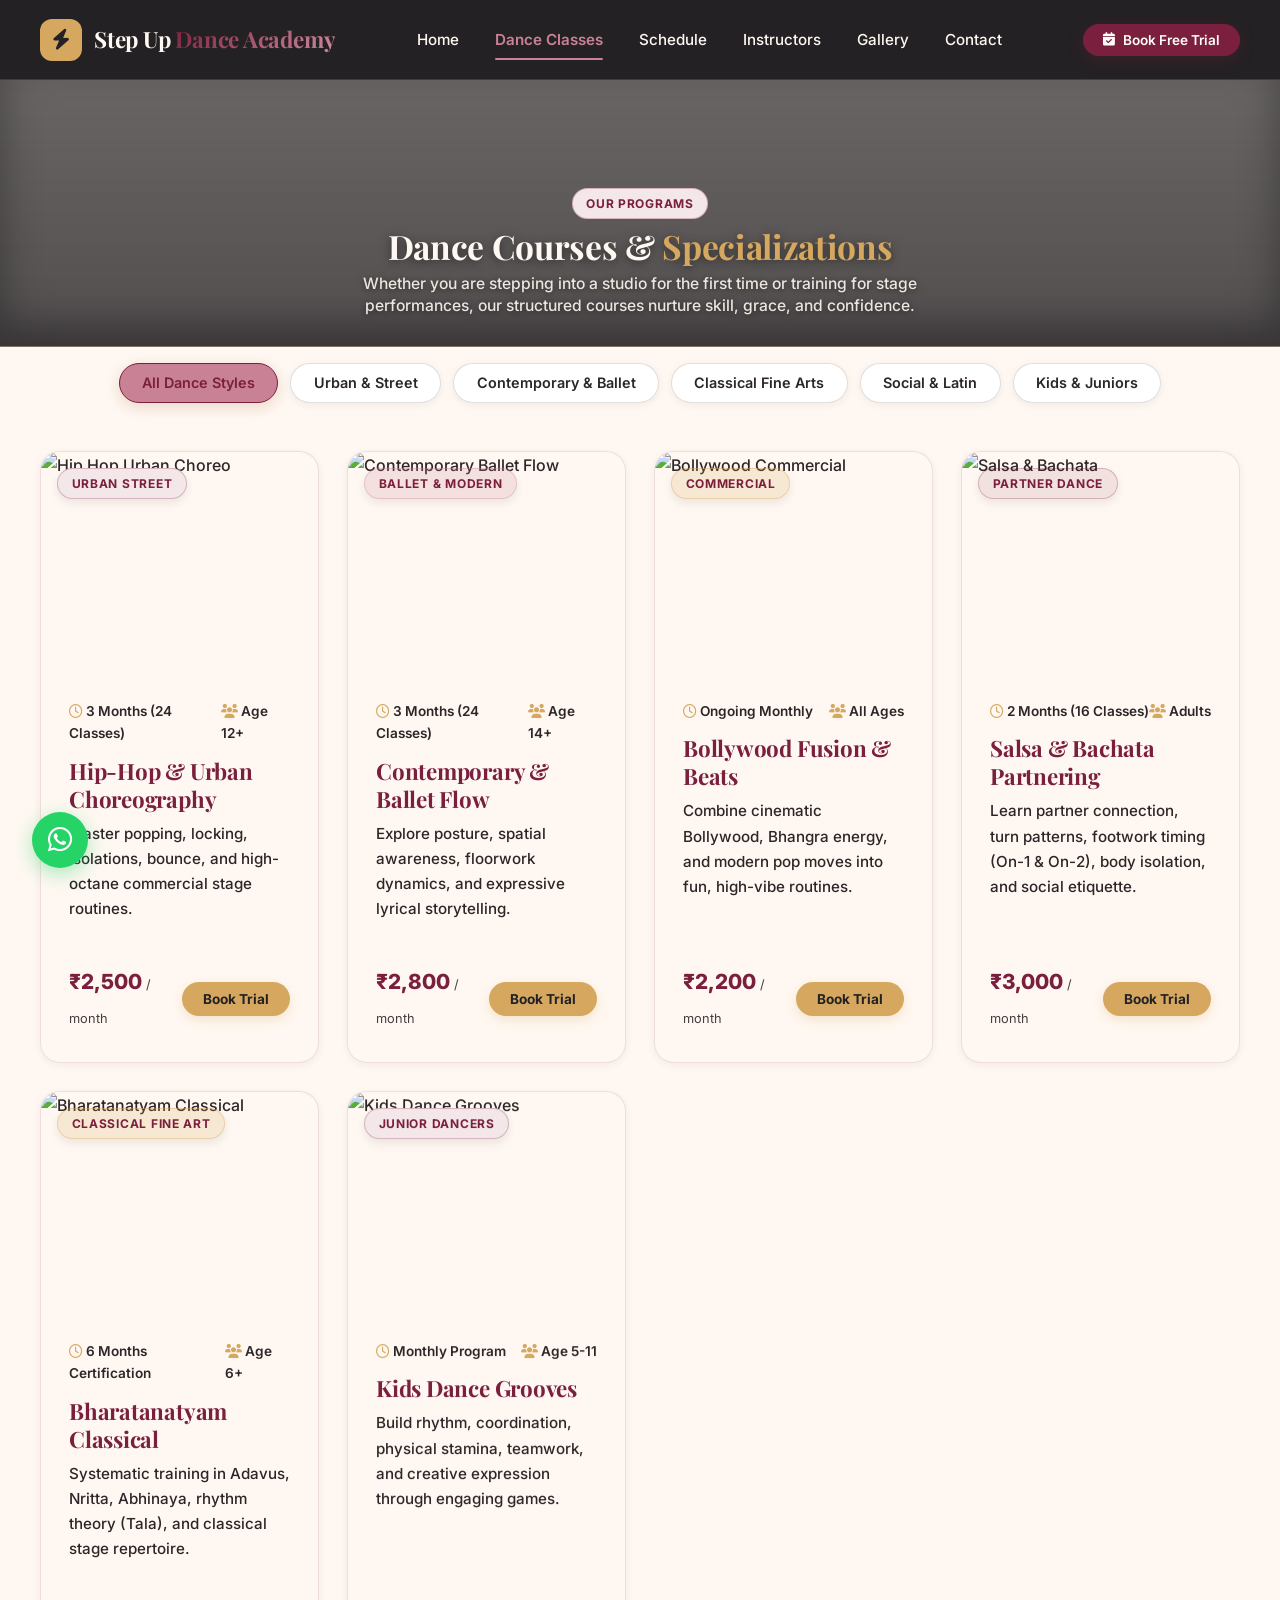
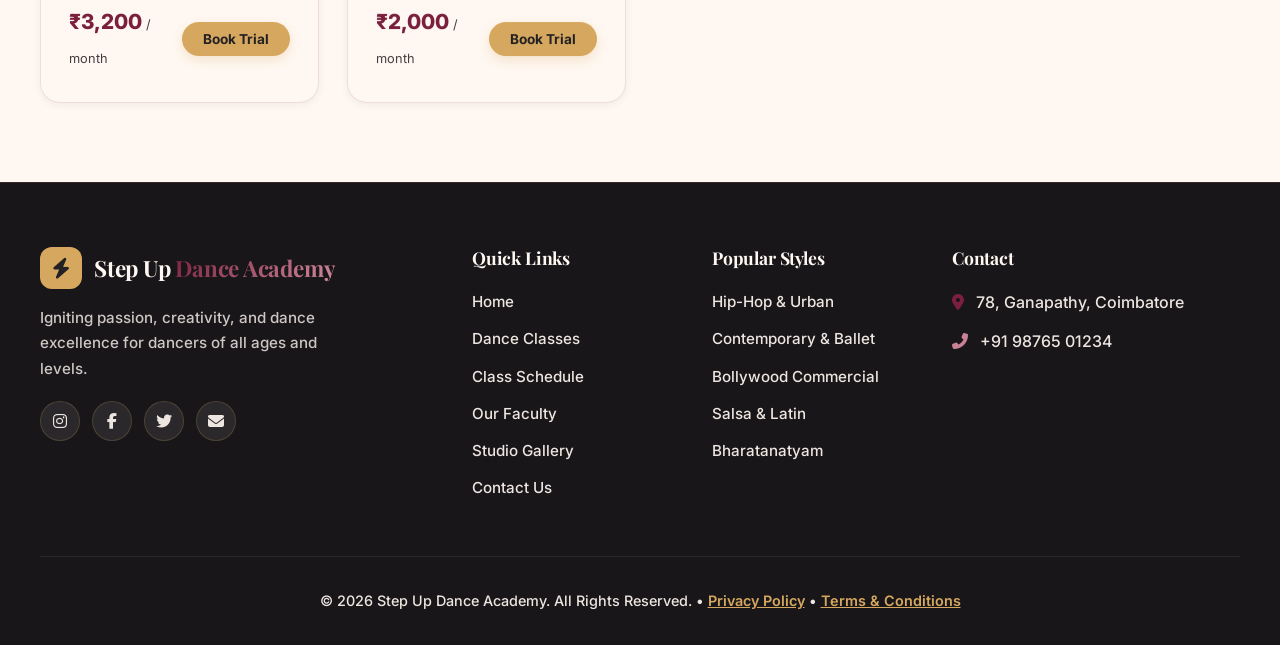
==== commit 2f365134: "Fix contact page mobile grid alignment and tab switcher styling" ====
--- a/classes.html
+++ b/classes.html
@@ -15,7 +15,7 @@
   <link rel="stylesheet" href="https://cdnjs.cloudflare.com/ajax/libs/font-awesome/6.4.0/css/all.min.css">
   
   <!-- Stylesheet -->
-  <link rel="stylesheet" href="assets/css/style.css?v=17.0">
+  <link rel="stylesheet" href="assets/css/style.css?v=21.0">
 </head>
 <body class="classes-page">
 
--- a/assets/css/style.css
+++ b/assets/css/style.css
@@ -492,19 +492,50 @@
   z-index: 1;
 }
 
-/* Home Hero Section with Group Dancers Background Image */
+/* Home Hero Section with Generated Stage Group Dancers Background Image */
 .home-hero {
   color: #FFF8F2 !important;
+  text-align: center !important;
+  padding: 6.5rem 0 5.5rem 0 !important;
+  background-size: 135% auto !important;
+  background-position: center 35% !important;
+  background-repeat: no-repeat !important;
+}
+
+@media (max-width: 1024px) {
+  .home-hero {
+    background-size: 165% auto !important;
+    background-position: center 25% !important;
+    padding: 5.5rem 0 4.5rem 0 !important;
+  }
+}
+
+@media (max-width: 600px) {
+  .home-hero {
+    background-size: cover !important;
+    background-position: center 20% !important;
+    padding: 4.5rem 0 3.5rem 0 !important;
+  }
+}
+
+.home-hero .hero-content {
+  max-width: 860px !important;
+  margin: 0 auto !important;
+  text-align: center !important;
 }
 
 .home-hero .hero-badge {
-  background: rgba(255, 255, 255, 0.12) !important;
-  border: 1px solid rgba(214, 168, 95, 0.35) !important;
+  background: rgba(255, 255, 255, 0.14) !important;
+  border: 1px solid rgba(214, 168, 95, 0.4) !important;
   color: #FFF8F2 !important;
+  margin: 0 auto 1.25rem auto !important;
 }
 
 .home-hero .hero-title {
   color: #FFF8F2 !important;
+  font-size: clamp(2.4rem, 4.2vw, 3.8rem) !important;
+  margin-bottom: 1.15rem !important;
+  line-height: 1.15 !important;
 }
 
 .home-hero .hero-title .gradient-text {
@@ -515,18 +546,30 @@
 
 .home-hero .hero-subtitle {
   color: #EDE5E0 !important;
+  margin: 0 auto 1.75rem auto !important;
+  font-size: 1.12rem !important;
+  max-width: 680px !important;
+  line-height: 1.65 !important;
+}
+
+.home-hero .hero-cta {
+  justify-content: center !important;
+  margin-bottom: 2.25rem !important;
+}
+
+.home-hero .hero-stats {
+  max-width: 650px !important;
+  margin: 0 auto !important;
+  border-top-color: rgba(214, 168, 95, 0.25) !important;
 }
 
 .home-hero .stat-number {
   color: #FFF8F2 !important;
+  justify-content: center !important;
 }
 
 .home-hero .stat-label {
   color: #EDE5E0 !important;
-}
-
-.home-hero .hero-stats {
-  border-top-color: rgba(214, 168, 95, 0.25) !important;
 }
 
 /* Ambient Decorative Glow Layers */
@@ -2588,10 +2631,45 @@
     border-radius: 8px !important;
   }
 
+  /* Contact Page Mobile Alignment & Form Card Optimizations */
+  .contact-grid {
+    grid-template-columns: 1fr !important;
+    gap: 1.75rem !important;
+    width: 100% !important;
+  }
+
+  .contact-tab-switcher {
+    display: flex !important;
+    width: 100% !important;
+    gap: 0.4rem !important;
+    margin-bottom: 1.25rem !important;
+    justify-content: space-between !important;
+  }
+
+  .contact-tab-switcher .filter-btn {
+    flex: 1 !important;
+    text-align: center !important;
+    font-size: 0.78rem !important;
+    padding: 0.6rem 0.35rem !important;
+    white-space: nowrap !important;
+    border-radius: 9999px !important;
+  }
+
+  .form-card {
+    padding: 1.25rem 1rem !important;
+    border-radius: 14px !important;
+    width: 100% !important;
+    box-sizing: border-box !important;
+  }
+
   /* Form Layout */
   .form-row {
-    grid-template-columns: 1fr;
-    gap: 1rem;
+    grid-template-columns: 1fr !important;
+    gap: 0.75rem !important;
+  }
+
+  .form-group {
+    margin-bottom: 1rem !important;
   }
 
   /* 2-Column Responsive Layout for Courses, Why Choose Us, and Faculty Cards on Mobile */
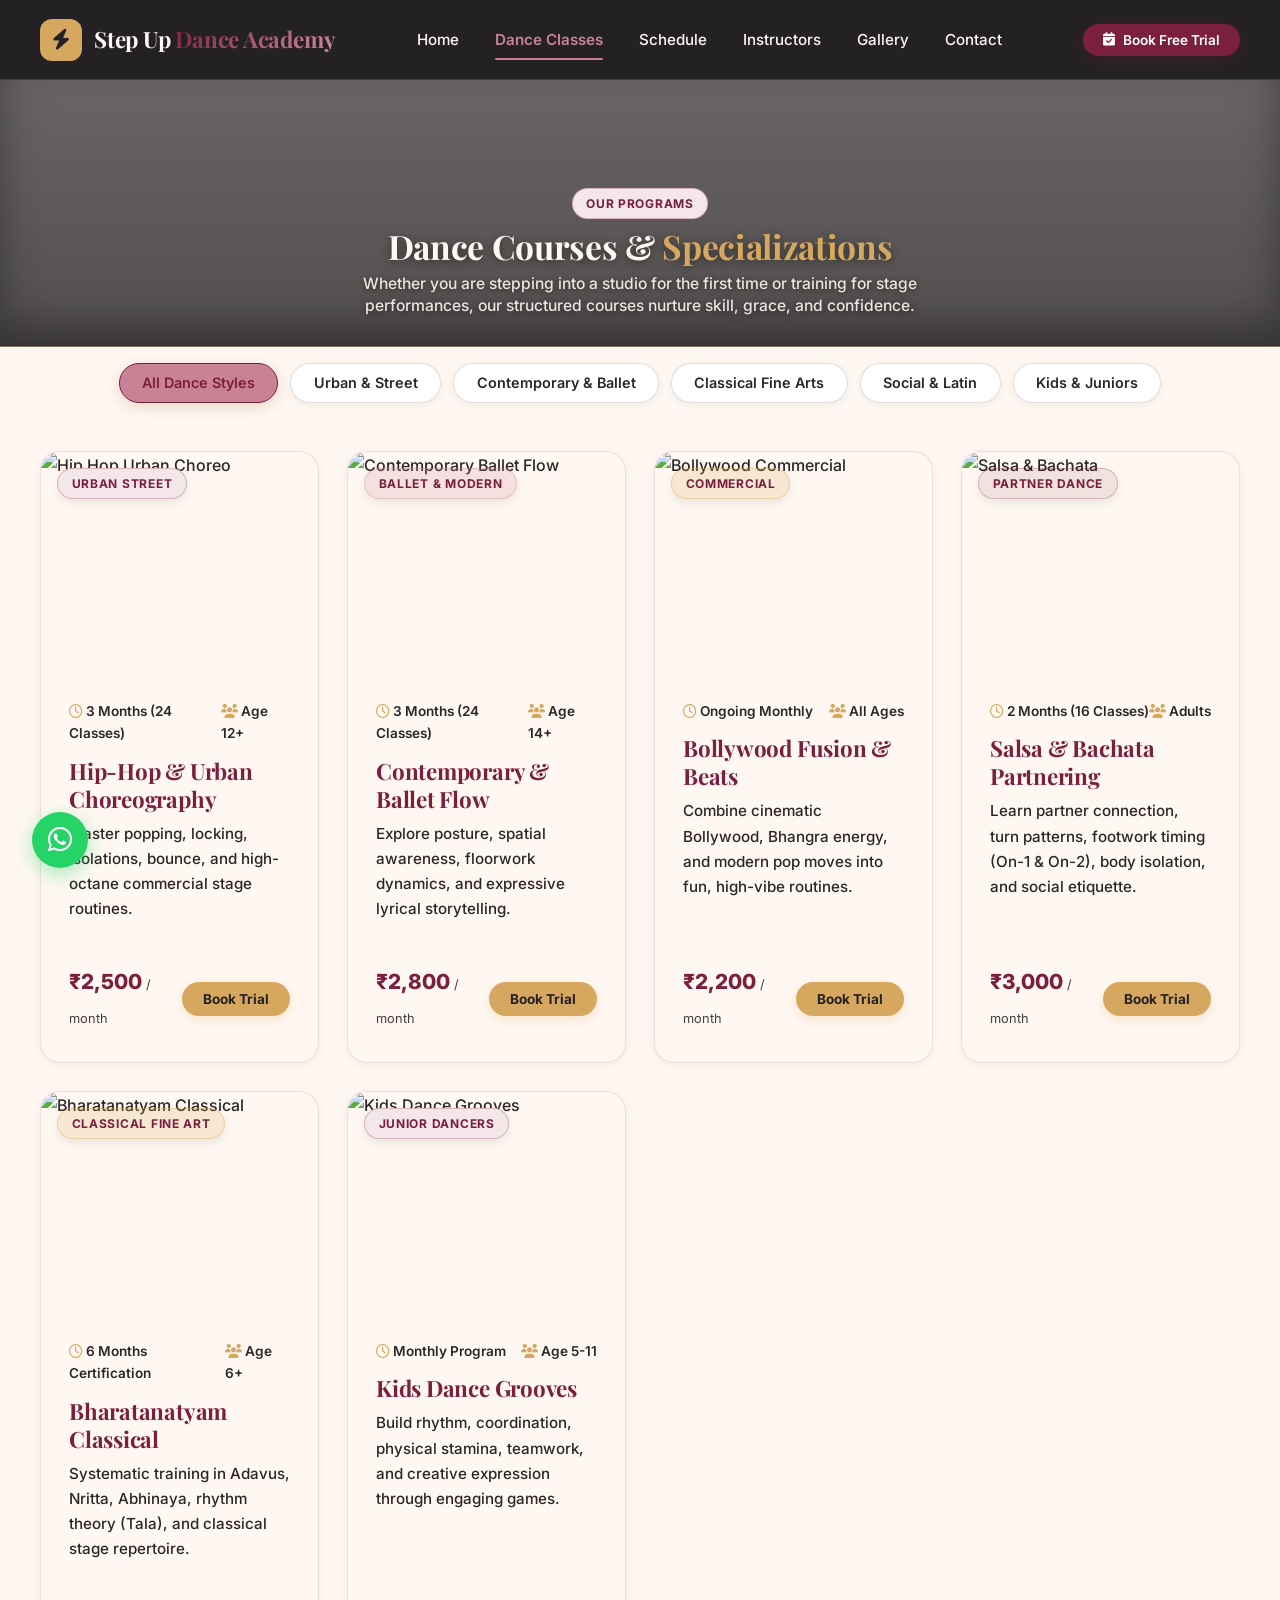
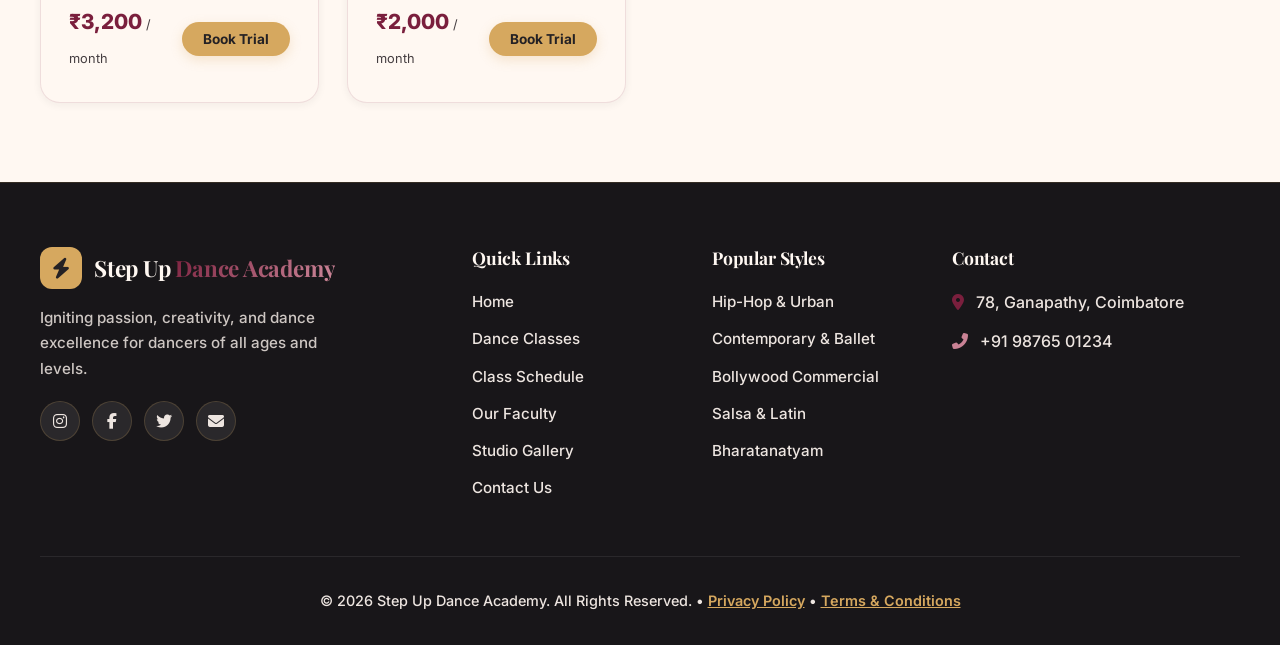
==== commit 8801275d: "Add dedicated mobile stage image card to ensure all 5 dancers are 100% visible on mobile viewports" ====
--- a/classes.html
+++ b/classes.html
@@ -15,7 +15,7 @@
   <link rel="stylesheet" href="https://cdnjs.cloudflare.com/ajax/libs/font-awesome/6.4.0/css/all.min.css">
   
   <!-- Stylesheet -->
-  <link rel="stylesheet" href="assets/css/style.css?v=21.0">
+  <link rel="stylesheet" href="assets/css/style.css?v=22.0">
 </head>
 <body class="classes-page">
 
--- a/assets/css/style.css
+++ b/assets/css/style.css
@@ -502,6 +502,11 @@
   background-repeat: no-repeat !important;
 }
 
+/* Mobile Stage Dancers Image Box - Hidden on Desktop */
+.home-mobile-stage-box {
+  display: none;
+}
+
 @media (max-width: 1024px) {
   .home-hero {
     background-size: 165% auto !important;
@@ -510,11 +515,45 @@
   }
 }
 
-@media (max-width: 600px) {
+@media (max-width: 768px) {
   .home-hero {
+    padding: 3rem 0 2.25rem 0 !important;
     background-size: cover !important;
-    background-position: center 20% !important;
-    padding: 4.5rem 0 3.5rem 0 !important;
+    background-position: center !important;
+    background-image: linear-gradient(rgba(24, 21, 24, 0.85), rgba(24, 21, 24, 0.92)), url('assets/images/home-hero-bg.jpg') !important;
+  }
+
+  .home-mobile-stage-box {
+    display: block !important;
+    width: 100% !important;
+    margin: 1.25rem 0 1.75rem 0 !important;
+    border-radius: 14px !important;
+    overflow: hidden !important;
+    border: 2px solid rgba(214, 168, 95, 0.45) !important;
+    box-shadow: 0 14px 35px rgba(0, 0, 0, 0.5) !important;
+  }
+
+  .home-mobile-stage-box img {
+    width: 100% !important;
+    height: auto !important;
+    display: block !important;
+    object-fit: contain !important;
+  }
+
+  .home-hero .hero-title {
+    font-size: 1.85rem !important;
+    line-height: 1.2 !important;
+    margin-bottom: 0.75rem !important;
+  }
+
+  .home-hero .hero-subtitle {
+    font-size: 0.92rem !important;
+    line-height: 1.45 !important;
+    margin-bottom: 1.25rem !important;
+  }
+
+  .home-hero .hero-cta {
+    margin-bottom: 1rem !important;
   }
 }
 
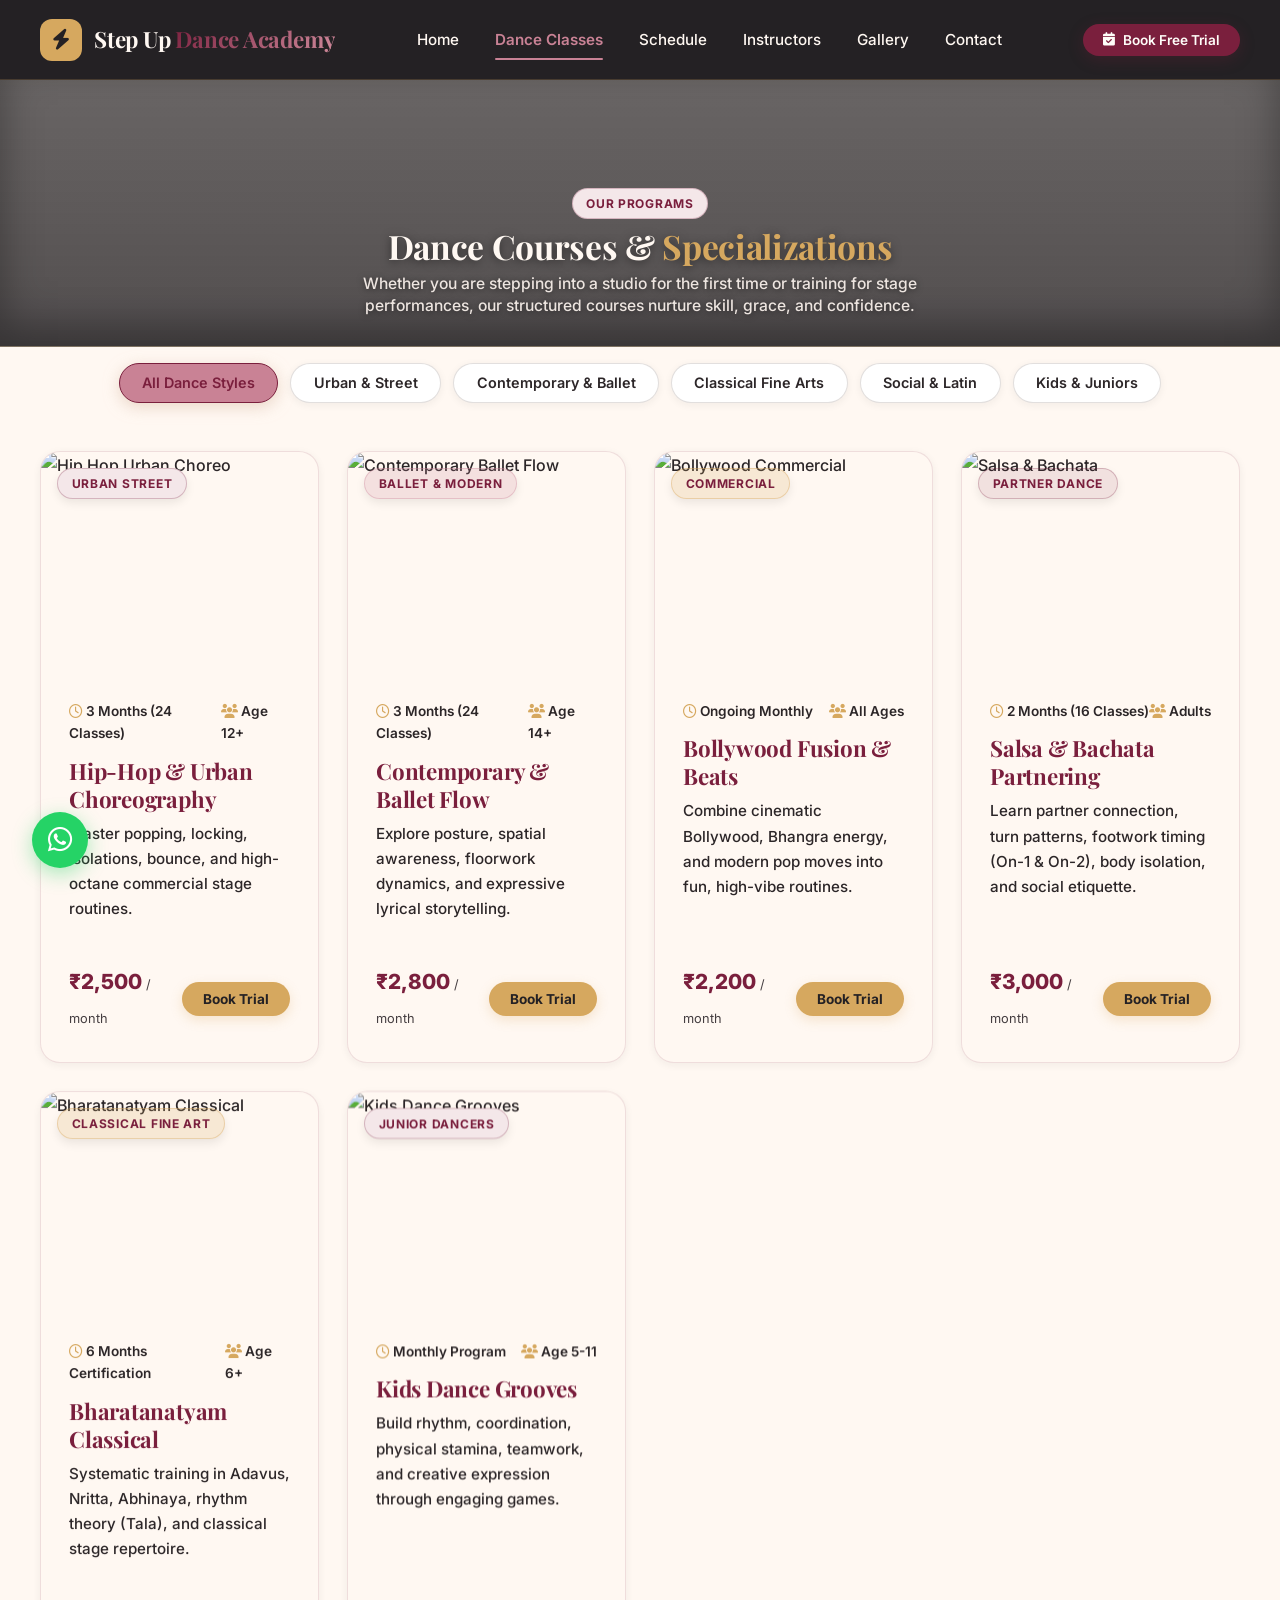
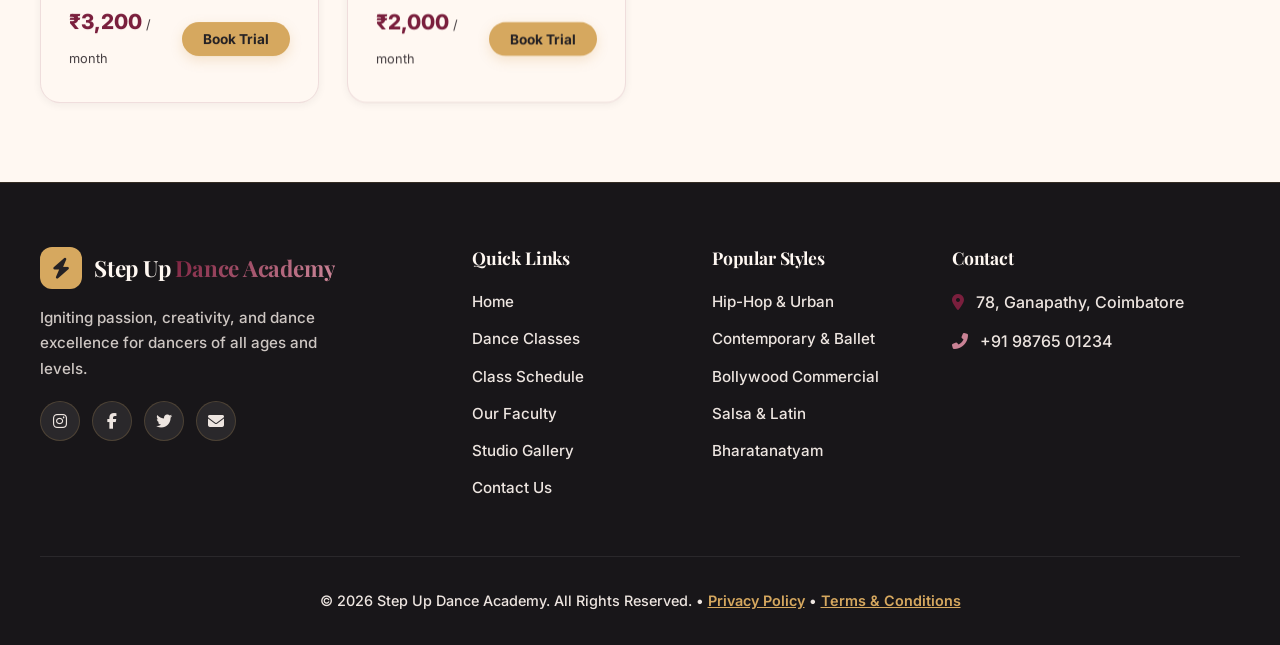
==== commit c14ff5a4: "Ensure equal symmetric container padding and contact card alignment on mobile view" ====
--- a/classes.html
+++ b/classes.html
@@ -15,7 +15,7 @@
   <link rel="stylesheet" href="https://cdnjs.cloudflare.com/ajax/libs/font-awesome/6.4.0/css/all.min.css">
   
   <!-- Stylesheet -->
-  <link rel="stylesheet" href="assets/css/style.css?v=22.0">
+  <link rel="stylesheet" href="assets/css/style.css?v=23.0">
 </head>
 <body class="classes-page">
 
--- a/assets/css/style.css
+++ b/assets/css/style.css
@@ -2670,11 +2670,47 @@
     border-radius: 8px !important;
   }
 
+  /* Container & Layout Symmetric Mobile Spacing */
+  .container {
+    padding-left: 1rem !important;
+    padding-right: 1rem !important;
+    box-sizing: border-box !important;
+    width: 100% !important;
+    max-width: 100% !important;
+    margin-left: auto !important;
+    margin-right: auto !important;
+  }
+
   /* Contact Page Mobile Alignment & Form Card Optimizations */
   .contact-grid {
+    display: flex !important;
+    flex-direction: column !important;
     grid-template-columns: 1fr !important;
     gap: 1.75rem !important;
     width: 100% !important;
+    max-width: 100% !important;
+    margin: 0 auto !important;
+    padding: 0 !important;
+    box-sizing: border-box !important;
+  }
+
+  .contact-info-box,
+  .contact-grid > div {
+    width: 100% !important;
+    max-width: 100% !important;
+    margin: 0 auto !important;
+    box-sizing: border-box !important;
+  }
+
+  .map-container,
+  .map-placeholder,
+  .form-card,
+  .contact-tab-switcher {
+    width: 100% !important;
+    max-width: 100% !important;
+    margin-left: 0 !important;
+    margin-right: 0 !important;
+    box-sizing: border-box !important;
   }
 
   .contact-tab-switcher {
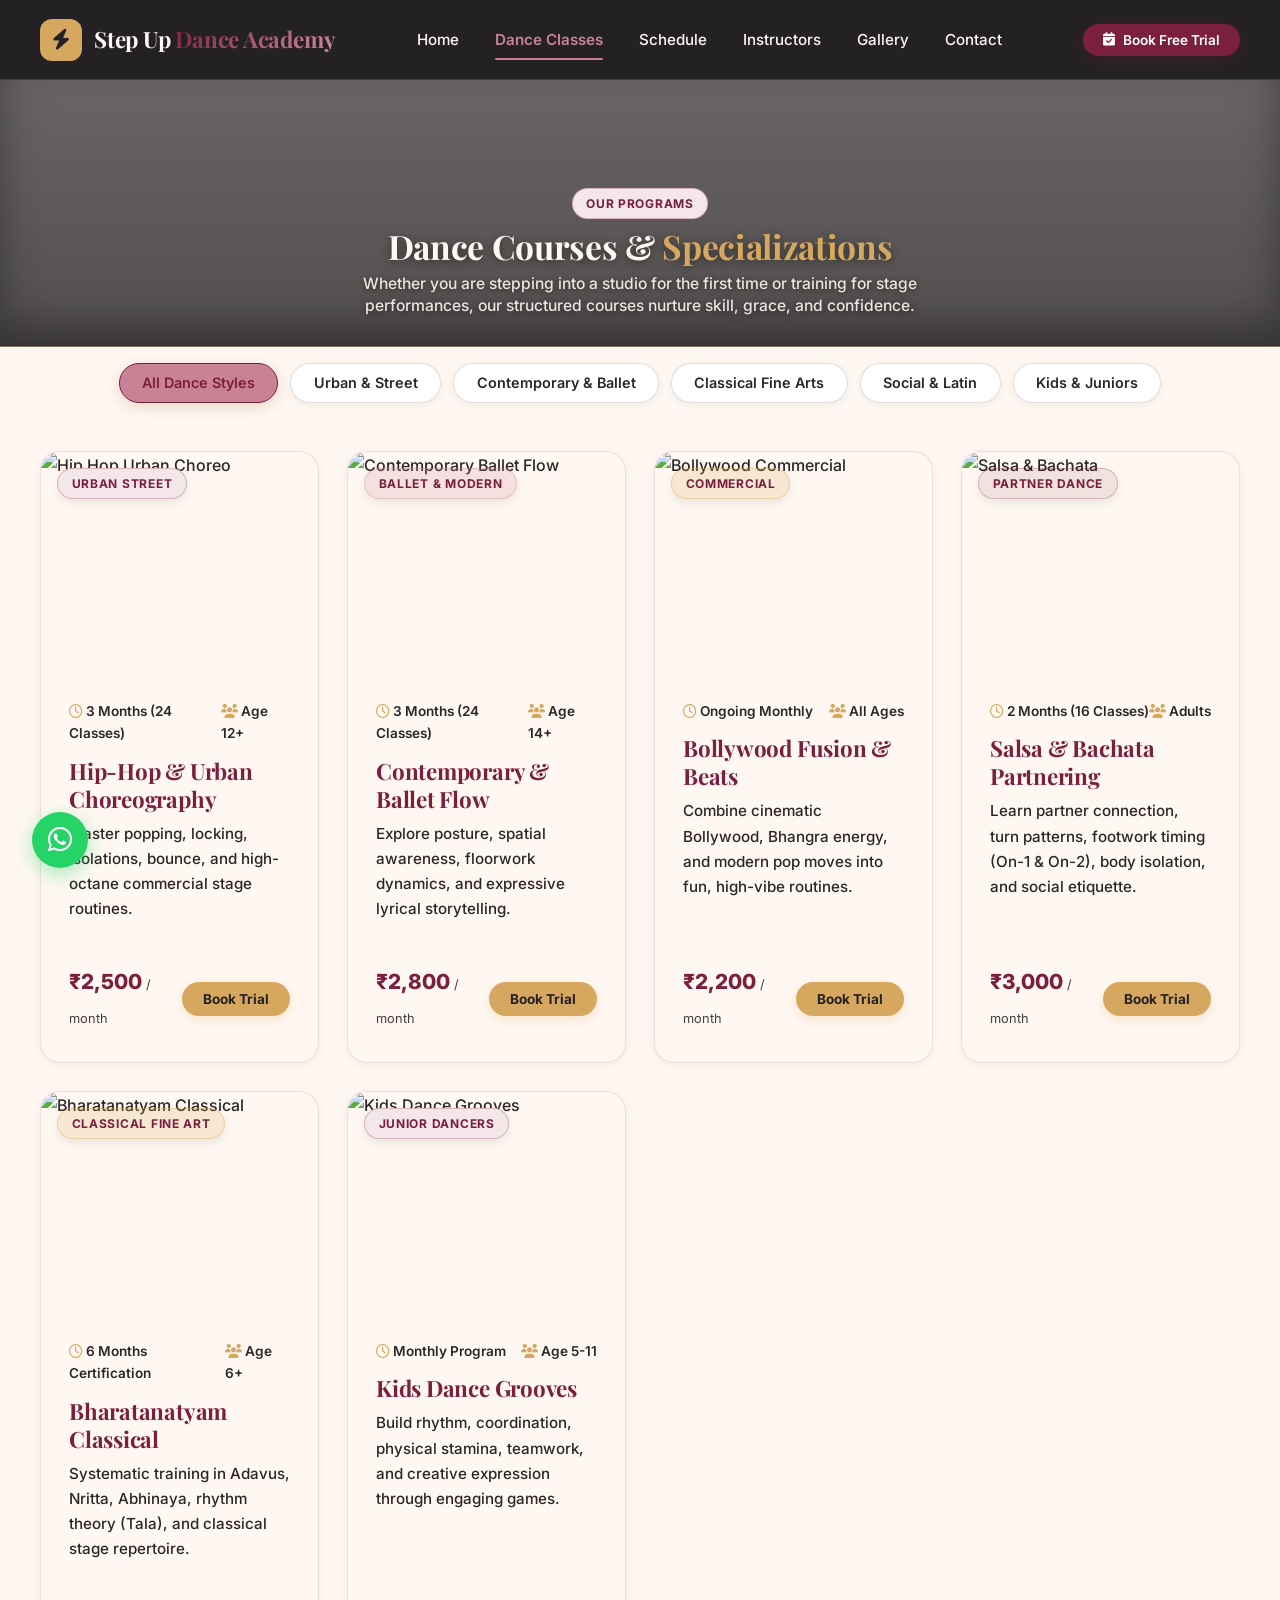
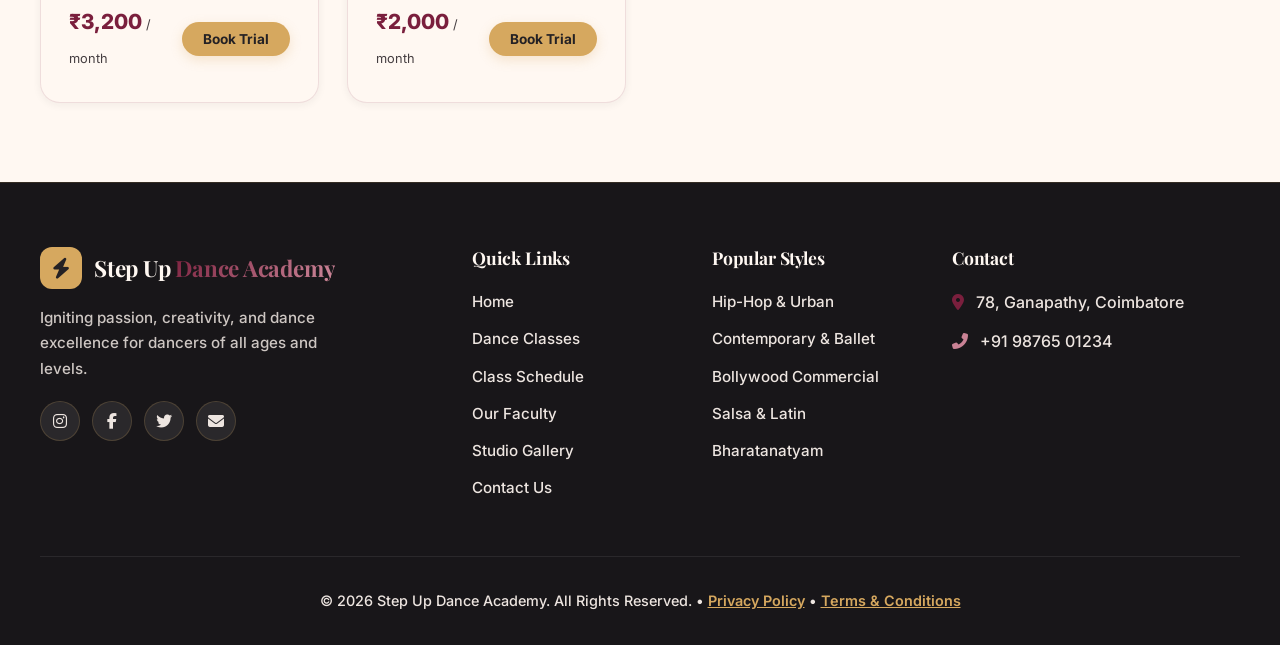
==== commit 73271c85: "Configure stage dancers image as full background in mobile view" ====
--- a/classes.html
+++ b/classes.html
@@ -15,7 +15,7 @@
   <link rel="stylesheet" href="https://cdnjs.cloudflare.com/ajax/libs/font-awesome/6.4.0/css/all.min.css">
   
   <!-- Stylesheet -->
-  <link rel="stylesheet" href="assets/css/style.css?v=23.0">
+  <link rel="stylesheet" href="assets/css/style.css?v=24.0">
 </head>
 <body class="classes-page">
 
--- a/assets/css/style.css
+++ b/assets/css/style.css
@@ -517,43 +517,26 @@
 
 @media (max-width: 768px) {
   .home-hero {
-    padding: 3rem 0 2.25rem 0 !important;
+    padding: 4.5rem 0 3.5rem 0 !important;
     background-size: cover !important;
-    background-position: center !important;
-    background-image: linear-gradient(rgba(24, 21, 24, 0.85), rgba(24, 21, 24, 0.92)), url('assets/images/home-hero-bg.jpg') !important;
-  }
-
-  .home-mobile-stage-box {
-    display: block !important;
-    width: 100% !important;
-    margin: 1.25rem 0 1.75rem 0 !important;
-    border-radius: 14px !important;
-    overflow: hidden !important;
-    border: 2px solid rgba(214, 168, 95, 0.45) !important;
-    box-shadow: 0 14px 35px rgba(0, 0, 0, 0.5) !important;
-  }
-
-  .home-mobile-stage-box img {
-    width: 100% !important;
-    height: auto !important;
-    display: block !important;
-    object-fit: contain !important;
+    background-position: center 25% !important;
+    background-image: linear-gradient(rgba(24, 21, 24, 0.62), rgba(24, 21, 24, 0.78)), url('assets/images/home-hero-bg.jpg') !important;
   }
 
   .home-hero .hero-title {
-    font-size: 1.85rem !important;
+    font-size: 2rem !important;
     line-height: 1.2 !important;
     margin-bottom: 0.75rem !important;
   }
 
   .home-hero .hero-subtitle {
-    font-size: 0.92rem !important;
-    line-height: 1.45 !important;
-    margin-bottom: 1.25rem !important;
+    font-size: 0.95rem !important;
+    line-height: 1.5 !important;
+    margin-bottom: 1.5rem !important;
   }
 
   .home-hero .hero-cta {
-    margin-bottom: 1rem !important;
+    margin-bottom: 2rem !important;
   }
 }
 
